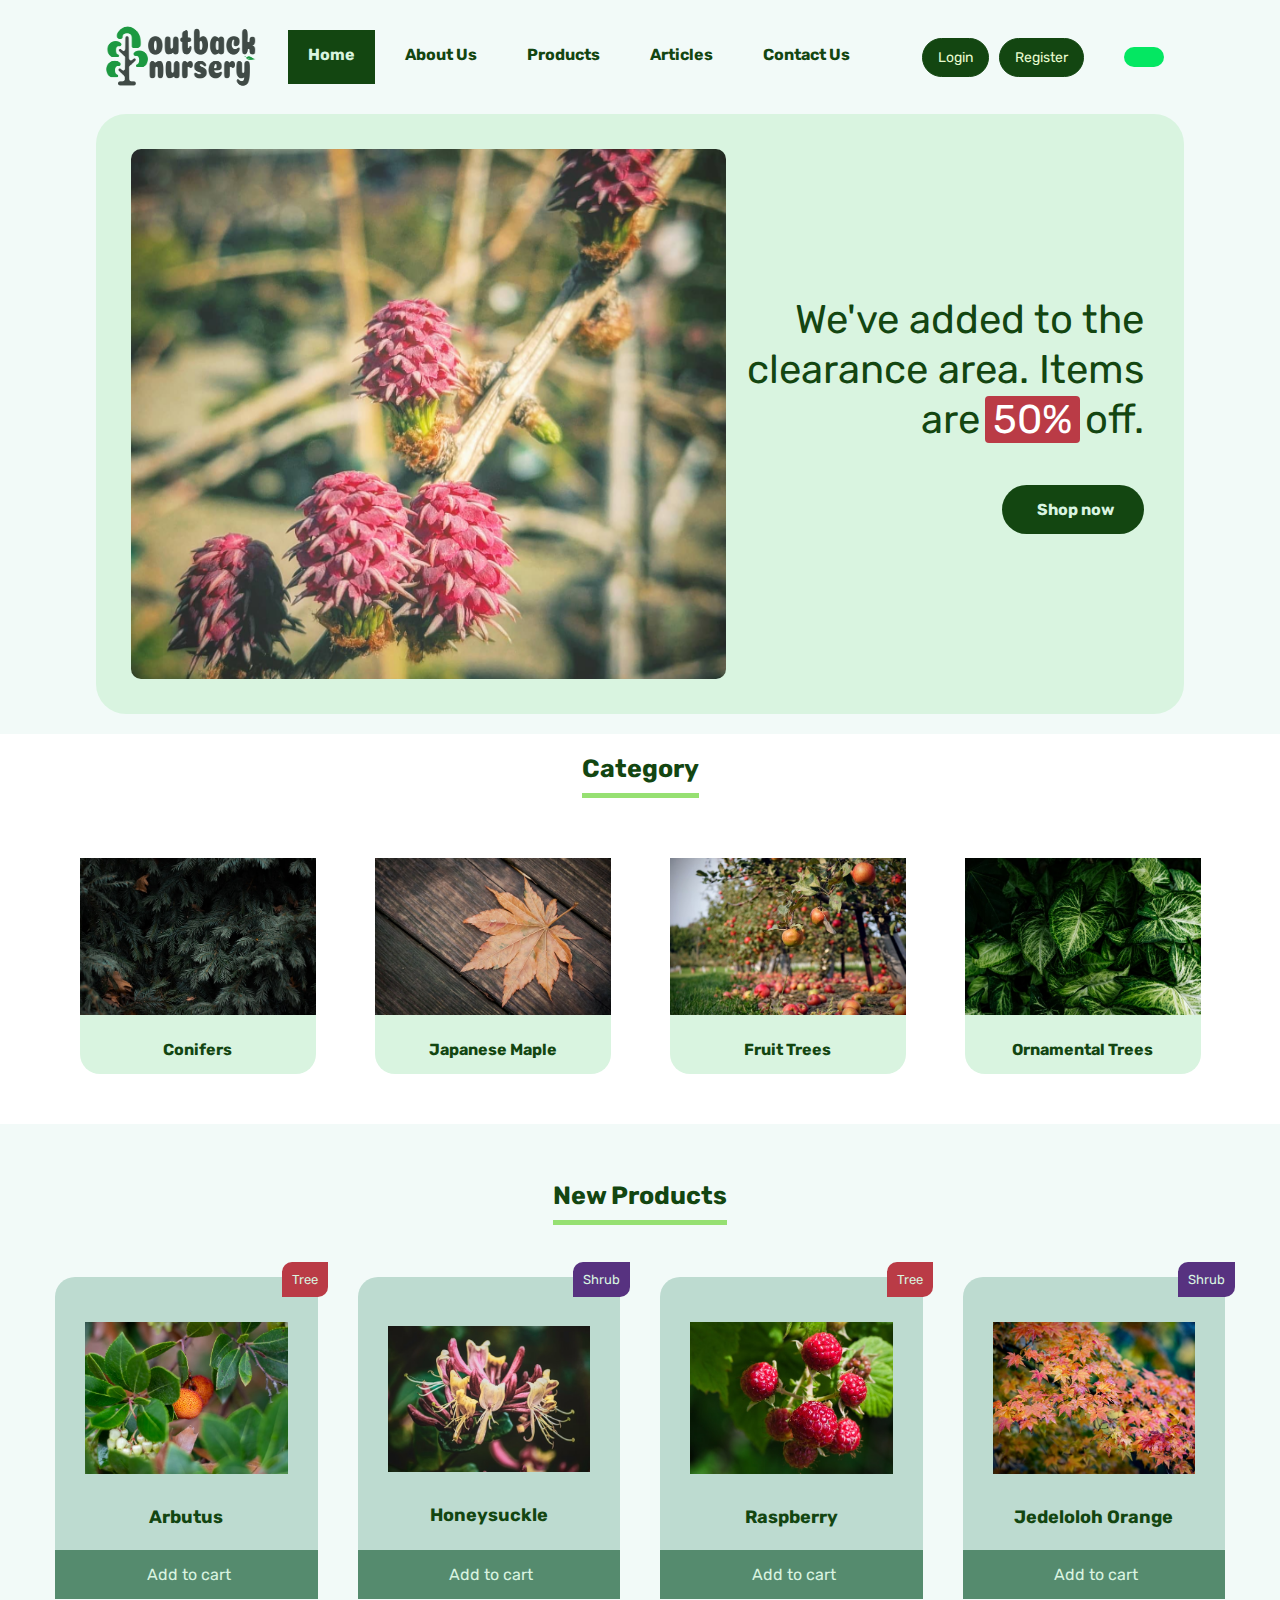
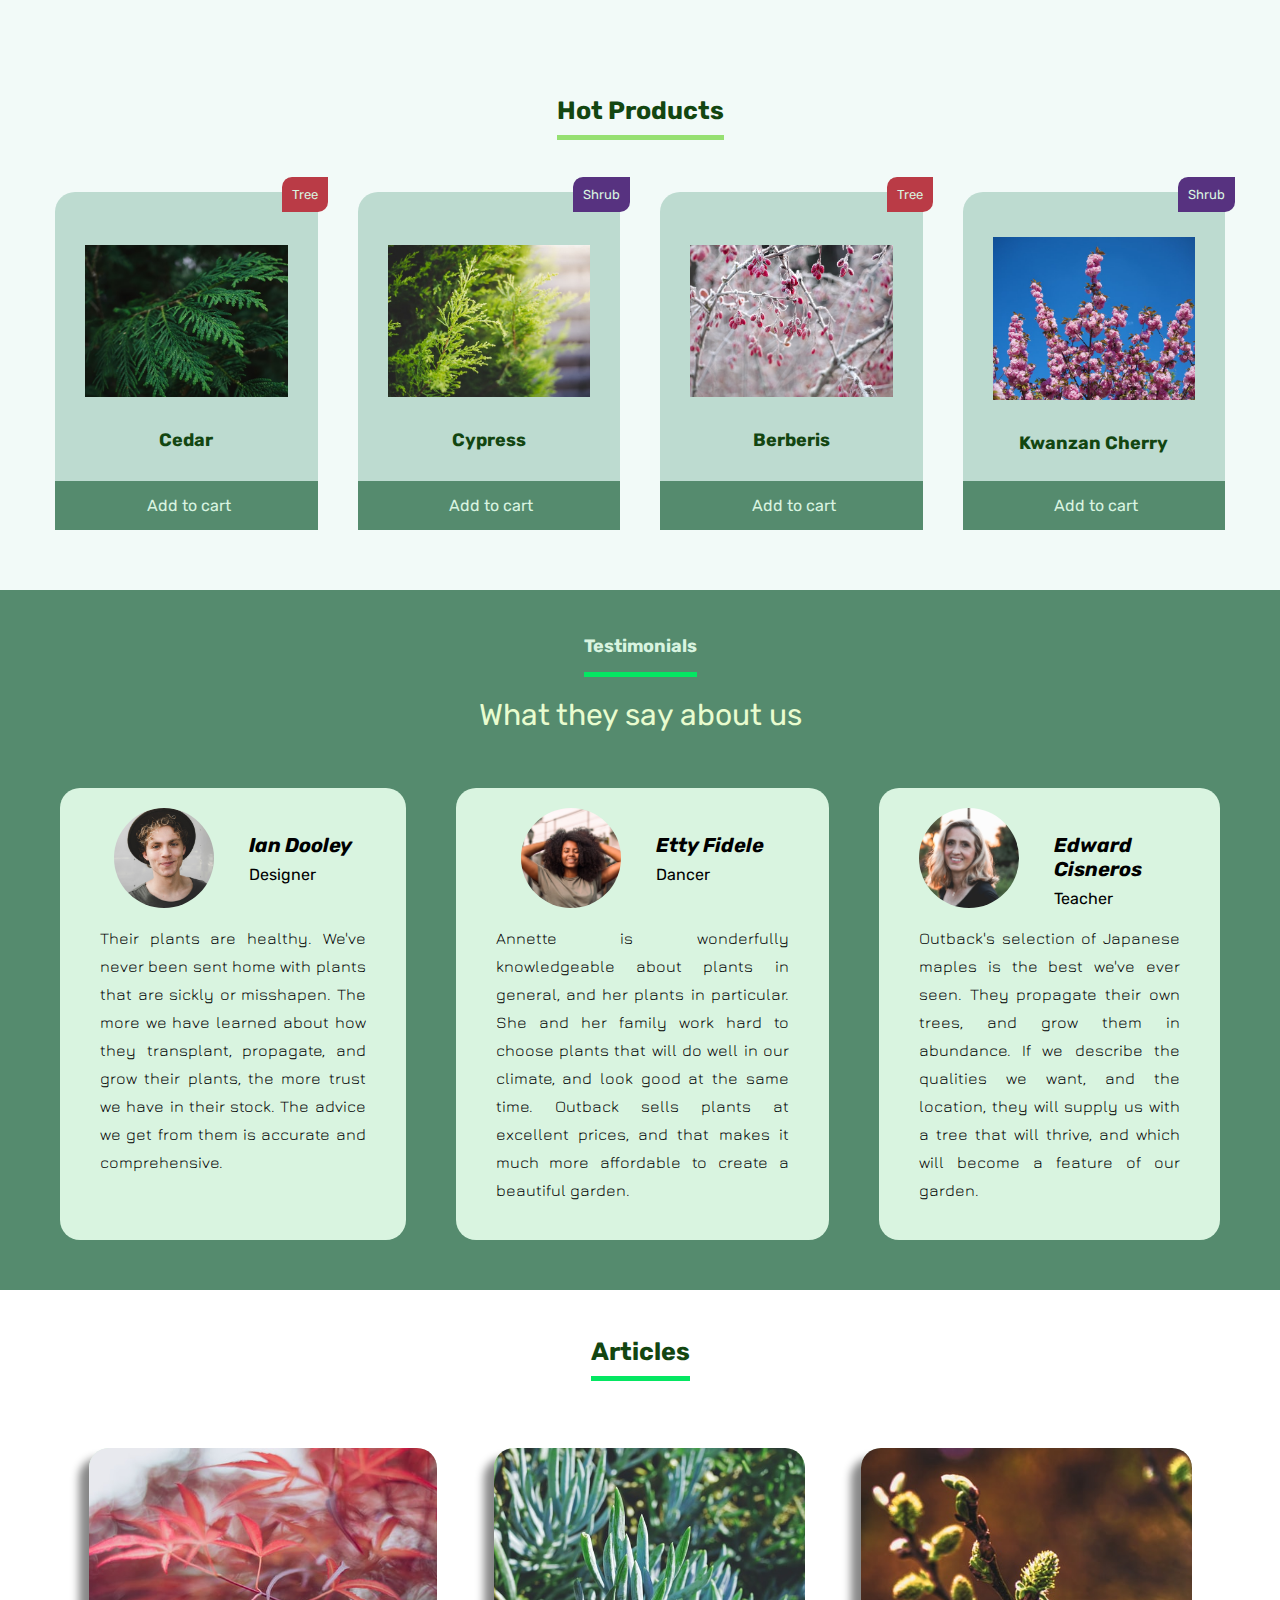
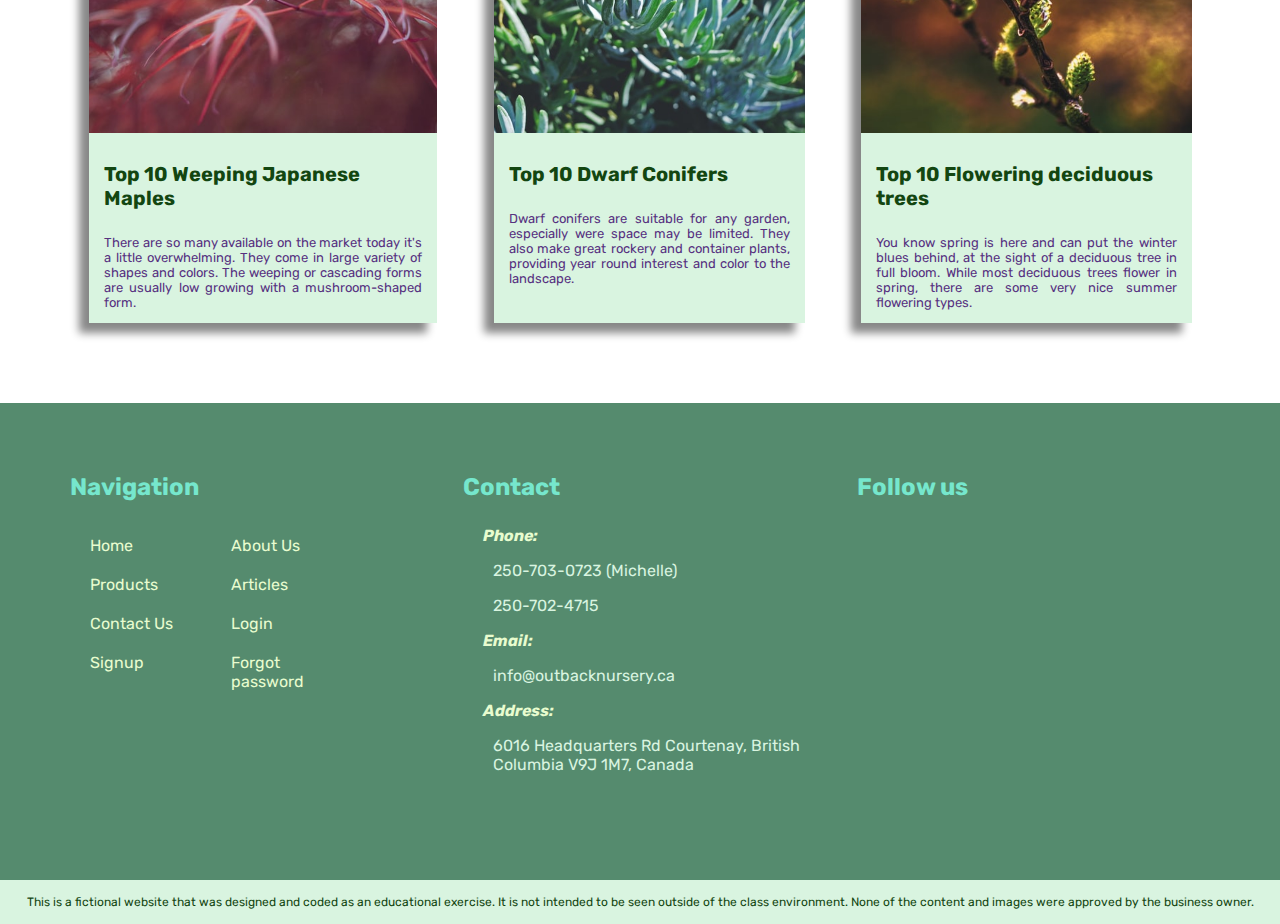
==== index.html @ ab6c9947 "Add page Articles" ====
<!DOCTYPE html>
<html lang="en">
  <head>
    <!-- DGL103/DLU1l - Duc Phat Tran - Website project -->
    <meta charset="UTF-8" />
    <meta http-equiv="X-UA-Compatible" content="IE=edge" />
    <meta name="viewport" content="width=device-width, initial-scale=1.0" />
    <title>Outback Nursery</title>
    <link rel="preconnect" href="https://fonts.googleapis.com" />
    <link rel="preconnect" href="https://fonts.gstatic.com" crossorigin />
    <link
      href="https://fonts.googleapis.com/css2?family=Jura&family=Rubik:ital,wght@0,300;0,400;0,500;0,700;1,700&display=swap"
      rel="stylesheet"
    />
    <link
      rel="stylesheet"
      href="https://cdnjs.cloudflare.com/ajax/libs/font-awesome/6.0.0-beta3/css/all.min.css"
      integrity="sha512-Fo3rlrZj/k7ujTnHg4CGR2D7kSs0v4LLanw2qksYuRlEzO+tcaEPQogQ0KaoGN26/zrn20ImR1DfuLWnOo7aBA=="
      crossorigin="anonymous"
      referrerpolicy="no-referrer"
    />
    <link rel="stylesheet" href="css/global.css" />
    <link rel="stylesheet" href="css/index.css" />
  </head>
  <body>
    <header>
      <div class="logo">
        <a href="index.html">
          <img src="images/logo.png" alt="Outback Nursery's logo" />
        </a>
      </div>

      <nav>
        <ul>
          <li class="menu-item">
            <a class="menu-link active" href="index.html">Home</a>
          </li>
          <li class="menu-item">
            <a class="menu-link" href="about-us.html">About Us</a>
          </li>
          <li class="menu-item">
            <a class="menu-link" href="#">Products</a>
          </li>
          <li class="menu-item">
            <a class="menu-link" href="articles.html">Articles</a>
          </li>
          <li class="menu-item">
            <a class="menu-link" href="#">Contact Us</a>
          </li>
        </ul>
      </nav>

      <div class="header-auth">
        <ul>
          <li>
            <a href="#">Login</a>
          </li>
          <li>
            <a href="#">Register</a>
          </li>
        </ul>
      </div>

      <div class="cart-container">
        <a id="cart" href="#"><i class="fas fa-shopping-cart"></i></a>
      </div>
    </header>

    <main>
      <!-- PROMOTION -->
      <section class="promotion">
        <div class="promotion-image">
          <img src="images/promotion-2.jpg" alt="promotion-image" />
        </div>
        <div class="promotion-content">
          <p>We've added to the clearance area. Items are<span>50%</span>off.</p>
          <a id="shop-now-btn" href=""><i class="fas fa-shopping-cart"></i>Shop now</a>
        </div>
      </section>

      <!-- CATEGORY -->
      <section class="category">
        <h1>Category</h1>
        <ul>
          <li class="category-item">
            <a href="#">
              <img src="images/conifer.jpg" alt="Conifers" />
              <p>Conifers</p>
            </a>
          </li>
          <li class="category-item">
            <a href="#">
              <img src="images/japanese-maple.jpg" alt="Japanese Maple" />
              <p>Japanese Maple</p>
            </a>
          </li>
          <li class="category-item">
            <a href="#">
              <img src="images/fruit-tree.jpg" alt="Fruit Trees" />
              <p>Fruit Trees</p>
            </a>
          </li>
          <li class="category-item">
            <a href="#">
              <img src="images/ornamental.jpg" alt="Ornamental Trees" />
              <p>Ornamental Trees</p>
            </a>
          </li>
        </ul>
      </section>

      <!-- NEW PRODUCT -->
      <section class="product">
        <h1>New Products</h1>
        <ul>
          <li class="product-item">
            <span class="tree">Tree</span>
            <a href="#">
              <img src="images/product-arbutus.jpg" alt="Arbutus" />
              <div class="product-content">
                <p>Arbutus</p>
              </div>
            </a>
            <a class="add-product-btn"><i class="fas fa-shopping-cart"></i>Add to cart</a>
          </li>
          <li class="product-item">
            <span class="shrub">Shrub</span>
            <a href="#">
              <img src="images/product-Honeysuckle.jpg" alt="Honeysuckle" />
              <div class="product-content">
                <p>Honeysuckle</p>
              </div>
            </a>
            <a class="add-product-btn"><i class="fas fa-shopping-cart"></i>Add to cart</a>
          </li>
          <li class="product-item">
            <span class="tree">Tree</span>
            <a href="#">
              <img src="images/product-raspberry.jpg" alt="Raspberry" />
              <div class="product-content">
                <p>Raspberry</p>
              </div>
            </a>
            <a class="add-product-btn"><i class="fas fa-shopping-cart"></i>Add to cart</a>
          </li>
          <li class="product-item">
            <span class="shrub">Shrub</span>
            <a href="#">
              <img src="images/product-Jedeloloh.jpg" alt="Jedeloloh Orange" />
              <div class="product-content">
                <p>Jedeloloh Orange</p>
              </div>
            </a>
            <a class="add-product-btn"><i class="fas fa-shopping-cart"></i>Add to cart</a>
          </li>
        </ul>
      </section>

      <!-- HOT PRODUCTS -->
      <section class="product">
        <h1>Hot Products</h1>
        <ul>
          <li class="product-item">
            <span class="tree">Tree</span>
            <a href="#">
              <img src="images/product-cedar.jpg" alt="Cedar" />
              <div class="product-content">
                <p>Cedar</p>
              </div>
            </a>
            <a href="#" class="add-product-btn"><i class="fas fa-shopping-cart"></i>Add to cart</a>
          </li>
          <li class="product-item">
            <span class="shrub">Shrub</span>
            <a href="#">
              <img src="images/product-cypress.jpg" alt="Cypress" />
              <div class="product-content">
                <p>Cypress</p>
              </div>
            </a>
            <a href="#" class="add-product-btn"><i class="fas fa-shopping-cart"></i>Add to cart</a>
          </li>
          <li class="product-item">
            <span class="tree">Tree</span>
            <a href="#">
              <img src="images/product-berberis.jpg" alt="Berberis" />
              <div class="product-content">
                <p>Berberis</p>
              </div>
            </a>
            <a href="#" class="add-product-btn"><i class="fas fa-shopping-cart"></i>Add to cart</a>
          </li>
          <li class="product-item">
            <span class="shrub">Shrub</span>
            <a href="#">
              <img src="images/product-cherry.jpg" alt="Kwanzan Cherry" />
              <div class="product-content">
                <p>Kwanzan Cherry</p>
              </div>
            </a>
            <a href="#" class="add-product-btn"><i class="fas fa-shopping-cart"></i>Add to cart</a>
          </li>
        </ul>
      </section>

      <!-- Testimonials -->
      <section class="testimonial">
        <h1>Testimonials</h1>
        <p>What they say about us</p>
        <div class="testimonial-content">
          <div class="testimonial-item">
            <div class="testimonial-author">
              <img class="testimonial-avatar" src="images/testimonial-1.jpg" alt="Ian Dooley" />

              <div class="testimonial-info">
                <span class="testimonial-name">Ian Dooley</span>
                <span class="testimonial-job">Designer</span>
              </div>
            </div>
            <p>
              Their plants are healthy. We've never been sent home with plants that are sickly or
              misshapen. The more we have learned about how they transplant, propagate, and grow
              their plants, the more trust we have in their stock. The advice we get from them is
              accurate and comprehensive.
            </p>
          </div>
          <div class="testimonial-item">
            <div class="testimonial-author">
              <img class="testimonial-avatar" src="images/testimonial-3.jpg" alt="Etty Fidele" />

              <div class="testimonial-info">
                <span class="testimonial-name">Etty Fidele</span>
                <span class="testimonial-job">Dancer</span>
              </div>
            </div>
            <p>
              Annette is wonderfully knowledgeable about plants in general, and her plants in
              particular. She and her family work hard to choose plants that will do well in our
              climate, and look good at the same time. Outback sells plants at excellent prices, and
              that makes it much more affordable to create a beautiful garden.
            </p>
          </div>
          <div class="testimonial-item">
            <div class="testimonial-author">
              <img
                class="testimonial-avatar"
                src="images/testimonial-2.jpg"
                alt="Edward Cisneros"
              />

              <div class="testimonial-info">
                <span class="testimonial-name">Edward Cisneros</span>
                <span class="testimonial-job">Teacher</span>
              </div>
            </div>
            <p>
              Outback's selection of Japanese maples is the best we've ever seen. They propagate
              their own trees, and grow them in abundance. If we describe the qualities we want, and
              the location, they will supply us with a tree that will thrive, and which will become
              a feature of our garden.
            </p>
          </div>
        </div>
      </section>

      <!-- Articles -->
      <section class="article">
        <h1>Articles</h1>
        <div class="article-list">
          <ul>
            <li class="article-item">
              <a href="#">
                <img src="images/article-1.jpg" alt="Weeping Japanese Maples" />
                <h2>Top 10 Weeping Japanese Maples</h2>
                <p>
                  There are so many available on the market today it's a little overwhelming. They
                  come in large variety of shapes and colors. The weeping or cascading forms are
                  usually low growing with a mushroom-shaped form.
                </p>
              </a>
            </li>
            <li class="article-item">
              <a href="#">
                <img src="images/article-2.jpg" alt="Dwarf Conifers" />
                <h2>Top 10 Dwarf Conifers</h2>
                <p>
                  Dwarf conifers are suitable for any garden, especially were space may be limited.
                  They also make great rockery and container plants, providing year round interest
                  and color to the landscape.
                </p>
              </a>
            </li>
            <li class="article-item">
              <a href="#">
                <img src="images/article-3.jpg" alt="Deciduous trees" />
                <h2>Top 10 Flowering deciduous trees</h2>
                <p>
                  You know spring is here and can put the winter blues behind, at the sight of a
                  deciduous tree in full bloom. While most deciduous trees flower in spring, there
                  are some very nice summer flowering types.
                </p>
              </a>
            </li>
          </ul>
        </div>
      </section>
    </main>

    <footer>
      <div class="footer-content">
        <div class="navigation">
          <h2>Navigation</h2>
          <ul>
            <li>
              <a href="index.html">Home</a>
            </li>
            <li>
              <a href="about-us.html">About Us</a>
            </li>
            <li>
              <a href="#">Products</a>
            </li>
            <li>
              <a href="articles.html">Articles</a>
            </li>
            <li>
              <a href="#">Contact Us</a>
            </li>
            <li>
              <a href="#">Login</a>
            </li>
            <li>
              <a href="#">Signup</a>
            </li>
            <li>
              <a href="#">Forgot password</a>
            </li>
          </ul>
        </div>
        <div class="contact">
          <h2>Contact</h2>
          <ul>
            <li>
              <p><i class="fas fa-phone-volume"></i>Phone:</p>
              <p>250-703-0723 (Michelle)</p>
              <p>250-702-4715</p>
            </li>
            <li>
              <p><i class="fas fa-envelope"></i>Email:</p>
              <p>info@outbacknursery.ca</p>
            </li>
            <li>
              <p><i class="fas fa-map-marked-alt"></i>Address:</p>
              <p>6016 Headquarters Rd Courtenay, British Columbia V9J 1M7, Canada</p>
            </li>
          </ul>
        </div>
        <div class="facebook-page">
          <h2>Follow us</h2>
          <iframe
            src="https://www.facebook.com/plugins/page.php?href=https%3A%2F%2Fwww.facebook.com%2FOutback-Nursery-Garden-Centre-819687898044596&tabs=timeline&width=340&height=500&small_header=false&adapt_container_width=true&hide_cover=false&show_facepile=true&appId=596442508391523"
            width="340"
            height="300"
            style="border: none; overflow: hidden"
            scrolling="no"
            frameborder="0"
            allowfullscreen="true"
            allow="autoplay; clipboard-write; encrypted-media; picture-in-picture; web-share"
          ></iframe>
        </div>
      </div>
      <p class="disclaimer">
        This is a fictional website that was designed and coded as an educational exercise. It is
        not intended to be seen outside of the class environment. None of the content and images
        were approved by the business owner.
      </p>
    </footer>
  </body>
</html>
---- css/global.css ----
/* 
  1. Global styles
  2. Header
  3. Nav
  4. Header-auth
  5. Main
  6. Footer
  7. Responsive
*/

/* 
 === Global Styles ===
*/
:root {
  --background: #F2FAF8;
  --green: #04E762;
  --dark-green: #134611;
  --light-green: #96E072;
  --extra-light-green: #d9f4e0;
  --viridian-green: #558B6E;
  --nyanza: #E8FCCF;
  --raspberry: #BA3B46;
  --violet: #573280;
}

* {
  box-sizing: border-box;
  font-family: 'Rubik', sans-serif;
}

body {
  margin: 0;
  display: flex;
  flex-direction: column;
  justify-content: center;
  background-color: var(--background);
}

ul {
  list-style: none;
  margin: 0;
  padding: 0;
}

/* 
  === HEADER ===
*/
header {
  display: flex;
  flex-direction: row;
  justify-content: space-between;
  padding: 10px;
}

.logo a img{
  width: 150px;
  height: 90px;
}

/* 
  === NAV === 
*/
nav {
  display: flex;
  flex-direction: column;
  justify-content: center;
}

nav ul {
  display: flex;
  flex-direction: row;
  justify-content: center;
}

.menu-item {
  margin-right: 10px;
}

.menu-link {
  text-decoration: none;
  display: inline-block;
  padding: 15px 20px;
  color: var(--dark-green);
  font-weight: bold;
  border-bottom: 5px solid var(--background);
}

.menu-link.active {
  background-color: var(--dark-green);
  color: var(--extra-light-green);
  border-bottom: 5px solid var(--dark-green);
}

.menu-link:hover {
  border-bottom: 5px solid var(--green);
}

/* 
 === HEADER AUTH ===
 */
.header-auth ul {
  height: 100%;
  display: flex;
  flex-direction: row;
  justify-content: center;
  align-items: center;
}

.header-auth ul li{
  margin-left: 10px;
}

.header-auth ul li a { 
  text-decoration: none;
  display: inline-block;
  background-color: var(--dark-green);
  padding: 10px 15px;
  border-radius: 20px;
  font-size: 14px;
  color: var(--nyanza);
  border: 1px solid var(--dark-green);
} 

.header-auth ul li a:hover { 
  background-color: var(--nyanza);
  color: var(--dark-green);
  border: 1px solid var(--dark-green);
  transition: 0.3s ease-in-out;
}

.cart-container {
  margin: 0 10px 0 40px;
  display: flex;
  flex-direction: column;
  align-items: flex-end;
  justify-content: center;
}

#cart {
  color: var(--dark-green);
  background-color: var(--green);
  padding: 10px 20px;
  border-radius: 10px;
  font-size: 20px;
}

#cart:hover {
  background-color: var(--viridian-green);
  color: var(--extra-light-green);
}

/* 
  === MAIN ===
*/
main {
  display: flex;
  flex-direction: column;
}

/* 
  === FOOTER ===
*/
footer {
  background-color: #558B6E;
}

.footer-content {
  margin: 20px;
  padding: 10px 30px;
  display: flex;
  flex-direction: row;
  justify-content: space-around;
}

.navigation,
.contact ,
.facebook-page {
  width: 33.33%;
  padding: 20px;
}

.navigation h2,
.contact h2,
.facebook-page h2{
  color: #76E7CD;
  padding-bottom: 5px;
}

.navigation ul{
  display: flex;
  flex-direction: row;
  flex-wrap: wrap;
}

.navigation ul li{
  width: 40%;
}

.navigation ul li a{
  display: inline-block;
  padding: 10px 20px;
  text-decoration: none;
  color: var(--nyanza);
}

.contact ul li {
  margin: 15px;
}

.contact ul li p{
  color: var(--extra-light-green);
  /* display: inline-block; */
}

.contact ul li p:first-child{
  color: var(--nyanza);
  margin: 0 20px 0 0;
  font-weight: bold;
  font-style: italic;
}

.contact ul li p:not(p:first-child) {
  padding-left: 15px;
}

.contact ul li p i {
  margin-right: 5px;
}

.disclaimer{
  margin: 0;
  padding: 15px;
  text-align: center;
  font-size: 12px;
  color: var(--extra-light-green);
  color: var(--dark-green);
  background-color: var(--extra-light-green);
}

/* 
  === RESPONSIVE ===
*/
/* Extra Large devices */
@media only screen and (min-width: 1200px) {
  header, nav, .promotion {
    width: 85%;
    margin: auto;
  }
}
---- css/index.css ----
/* 
  1. Promotion
  2. Category
  3. Product
  4. Testimonial
  5. Article
*/

/* 
  === Promotion
*/
.promotion {
  padding: 15px;
  display: flex;
  flex-direction: row;
  height: 600px;
  background-color: var(--extra-light-green);
  border-radius: 30px;
}

.promotion-image {
  width: 60%;
  padding: 20px;
}

.promotion-image img {
  width: 100%;
  height: 100%;
  border-radius: 10px;
  object-fit: cover;
}

.promotion-content {
  width: 40%;
  display: flex;
  flex-direction: column;
  align-items: flex-end;
  justify-content: center;
  padding-right: 25px;
  gap: 40px;
}

.promotion-content p {
  color: var(--dark-green);
  font-size: 40px;
  line-height: 50px;
  margin: 0;
  text-align: right;
}

.promotion-content p span{
  background-color: var(--raspberry);
  padding: 0 8px;
  margin: 5px;
  color: white;
  border-radius: 4px;
}

#shop-now-btn {
  display: block;
  text-decoration: none;
  padding: 15px 30px;
  background-color: var(--dark-green);
  color: var(--extra-light-green);
  border-radius: 50px;
  font-weight: bold;
}

#shop-now-btn:hover {
  background-color: var(--raspberry);
  color: var(--extra-light-green);
  transition: 0.5s ease-out;
}

#shop-now-btn i {
  margin-right: 5px;
}

/* 
  === CATEGORY ===
*/
.category {
  margin-top: 20px;
  padding: 20px; 
  display: flex;
  flex-direction: column;
  align-items: center;
  background-color: white;
}

.category h1 {
  font-size: 25px;
  margin: 0;
  color: var(--dark-green);
  border-bottom: 5px solid var(--light-green);
  padding-bottom: 10px;
}

.category ul{
  display: flex;
  flex-direction: row;
  padding: 30px;
  margin-top: 30px;
}

.category-item a {
  margin: auto;
  width: 80%;
  display: flex;
  flex-direction: column;
  align-items: center;
  text-decoration: none;
  background-color: var(--extra-light-green);
  border-bottom-left-radius: 20px;
  border-bottom-right-radius: 20px;
}

.category-item a:hover {
  background-color: var(--green);
  transition: 0.5s ease-out;
  box-shadow: 10px 10px 8px #888888;
}

.category-item img {
  width: 100%;
  height: 100%;
  object-fit: cover;
}

.category-item p {
  margin: 10px 0 0 0 ;
  padding: 15px 10px;
  text-align: center;
  font-weight: bold;
  color: var(--dark-green);
}

/* 
  === PRODUCT ===
*/
.product {
  display: flex;
  flex-direction: column;
  align-items: center;
  padding: 40px 55px;
  gap: 35px;
  margin-bottom: 30px;
}

.product h1 {
  font-size: 25px;
  padding-bottom: 10px;
  border-bottom: 5px solid var(--light-green);
  color: var(--dark-green);
}

.product ul {
  width: 100%;
  display: flex;
  flex-direction: row;
  justify-content: center;
  gap: 40px;
}

.product-item {
  flex-grow: 1;
  position: relative;
  background-color: #BDDBD0;
  border-radius: 20px;
  display: flex;
  flex-direction: column;
  padding: 45px 30px 30px 30px;
}

.product-item:hover {
  background-color: var(--extra-light-green);
  box-shadow: 10px 50px 8px #888888;
  transition: 0.3s ease-in;
}

.product-item span.tree,
.product-item span.shrub {
  position: absolute;
  right: -10px;
  top: -15px;
  padding: 10px;
  font-size: 13px;
  border-top-left-radius: 10px;
  border-bottom-right-radius: 10px;
  color: var(--extra-light-green);
}

.product-item span.tree {
  background-color: var(--raspberry);
}

.product-item span.shrub {
  background-color: var(--violet);
}

.product-item a {
  margin: auto;
  display: block;
  text-decoration: none;
}

.product-item a img {
  width: 100%;
  height: 70%;
  object-fit: cover;
}

.product-content {
  height: 30%;
  padding: 10px;
}

.product-content p{
  text-align: center;
  color: var(--dark-green);
  font-weight: bold;
  font-size: 18px;
}

.add-product-btn {
  position: absolute;
  cursor: pointer;
  text-align: center;
  width: 100%;
  left: 0;
  bottom: -30px;
  padding: 15px;
  background-color: var(--viridian-green);
  color: var(--extra-light-green)
}

.add-product-btn i {
  margin-right: 5px;
}

.product-item:hover .add-product-btn:hover {
  background-color: var(--raspberry);
}

/* 
  === TESTIMONIALS ===
*/
.testimonial {
  background-color: var(--dark-green);
  background-color: var(--viridian-green);
  margin-top: 20px;
  padding: 20px 30px;
  display: flex;
  flex-direction: column;
  align-items: center;
}

.testimonial h1 {
  font-size: 18px;
  margin: 10px 0;
  padding: 15px 0;
  color: var(--extra-light-green);
  border-bottom: 5px solid var(--green);
}

.testimonial > p {
  font-size: 30px;
  margin: 10px;
  color: var(--nyanza);
  padding-bottom: 15px;
}

.testimonial-content {
  display: flex;
  flex-direction: row;
  gap: 50px;
  padding: 30px;
}

.testimonial-item {
  border-radius: 20px;
  background-color: var(--extra-light-green);
  padding: 20px 40px;
  display: flex;
  flex-direction: column;
  align-items: center;
}

.testimonial-author {
  display: flex;
  flex-direction: row;
}

.testimonial-avatar {
  width: 100px;
  height: 100px;
  border-radius: 50px;
  object-fit: cover;
}

.testimonial-info {
  margin: 25px 0 0 35px;
}

.testimonial-name,
.testimonial-job {
  display: block;
}

.testimonial-name {
  font-size: 20px;
  font-weight: bold;
  font-style: italic;  
}

.testimonial-job {
  margin-top: 8px;
}

.testimonial-item p {
  font-size: 16px;
  font-family: 'Jura', sans-serif;
  line-height: 28px;
  word-wrap: break-word;
  text-align: justify;
}

/* 
  === ARTICLE ===
*/
.article {
  background-color: white;
  padding: 30px 20px;
  display: flex;
  flex-direction: column;
  align-items: center;
}

.article h1 {
  font-size: 25px;
  padding-bottom: 10px;
  border-bottom: 5px solid var(--green);
  color: var(--dark-green);
}

.article-list {
  margin: 30px;
}

.article-list ul {
  display: flex;
  flex-direction: row;
  justify-content: center;
  gap: 20px;
  padding: 20px;
}

.article-item a {
  margin: auto;
  width: 90%;
  height: 475px;
  display: block;
  text-decoration: none;
  box-shadow: -10px 10px 8px #888888;
  background-color: var(--extra-light-green);
}

.article-item a:hover {
  box-shadow: -10px 10px 8px var(--viridian-green);
}

.article-item a img {
  width: 100%;
  height: 60%;
  object-fit: cover;
}

.article-item a,
.article-item a img {
  border-top-left-radius: 20px;
  border-top-right-radius: 20px;
}

.article-item h2 {
  padding: 15px;
  margin: 10px 0 0 0;
  color: var(--dark-green);
  font-size: 20px;
}

.article-item p {
  padding: 10px 15px;
  margin: 0;
  font-size: 13px;
  text-align: justify;
  color: var(--violet);
}

/* 
  === RESPONSIVE ===
*/
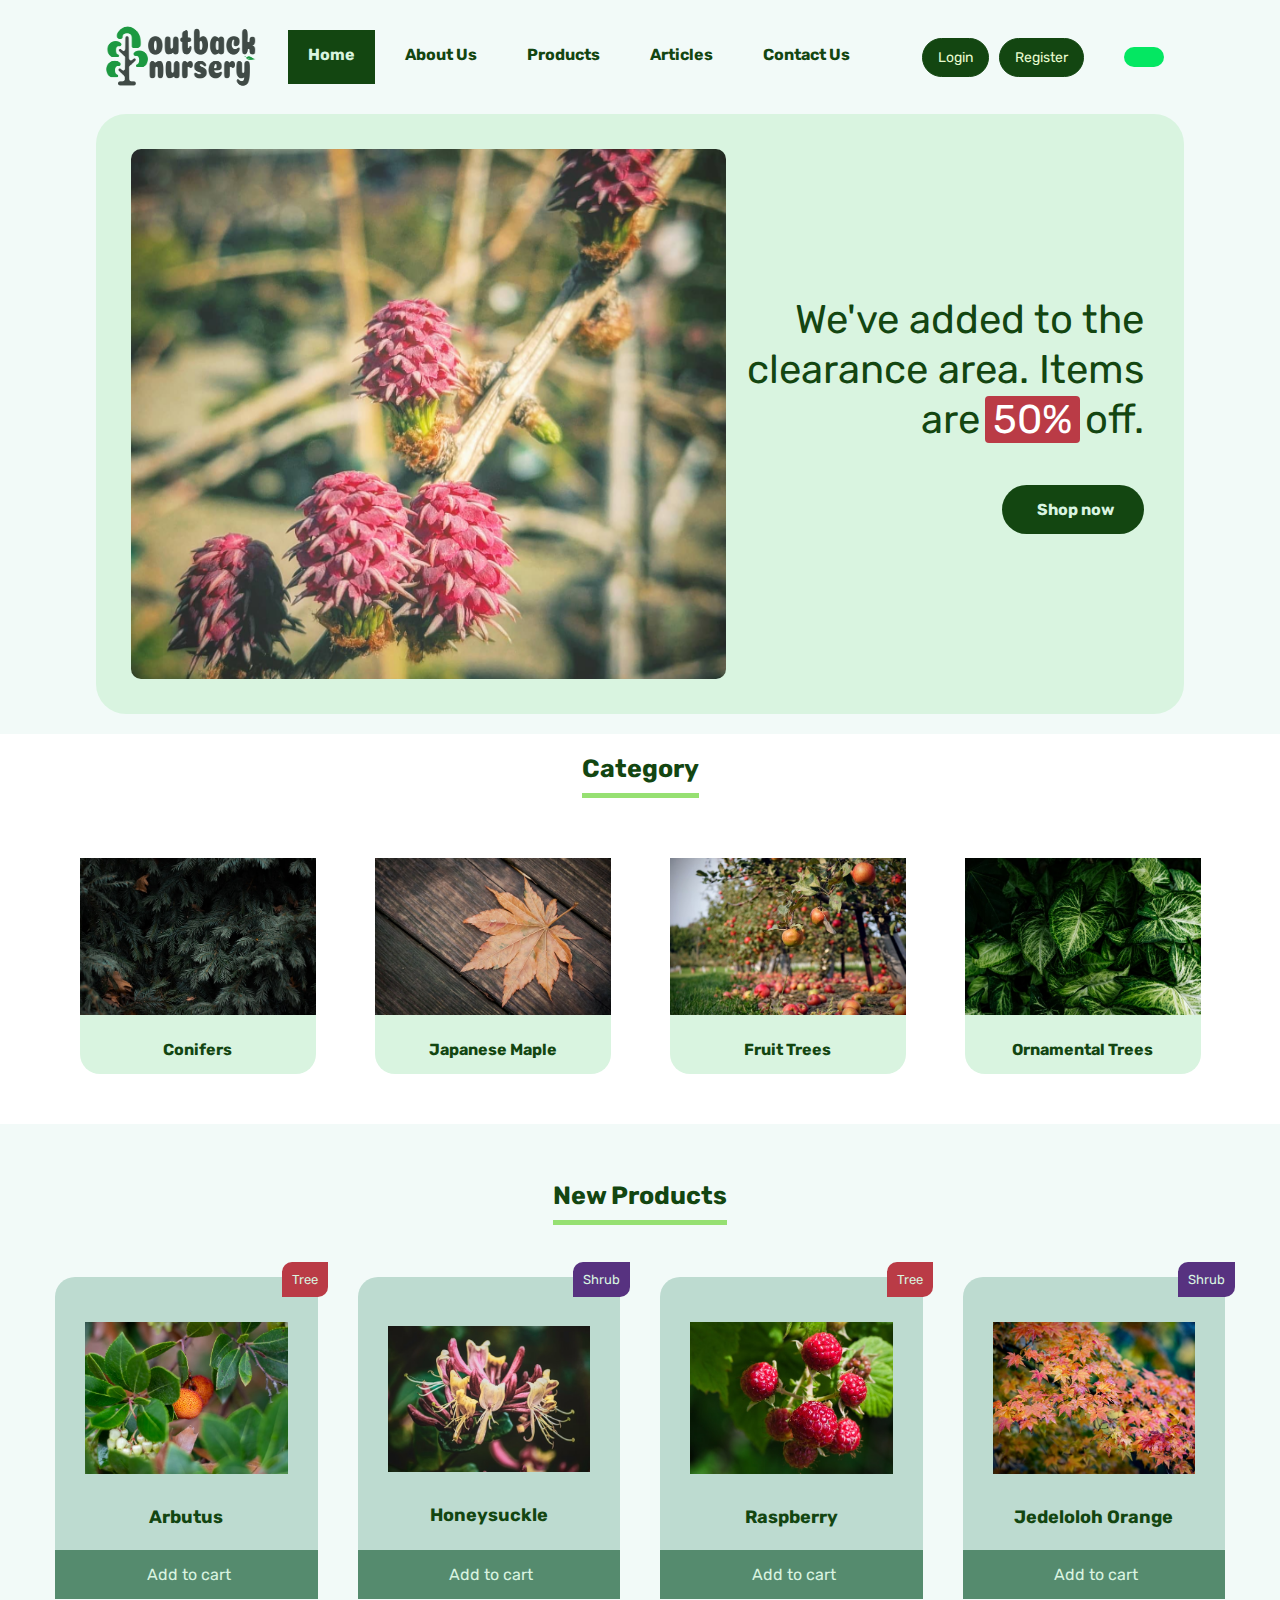
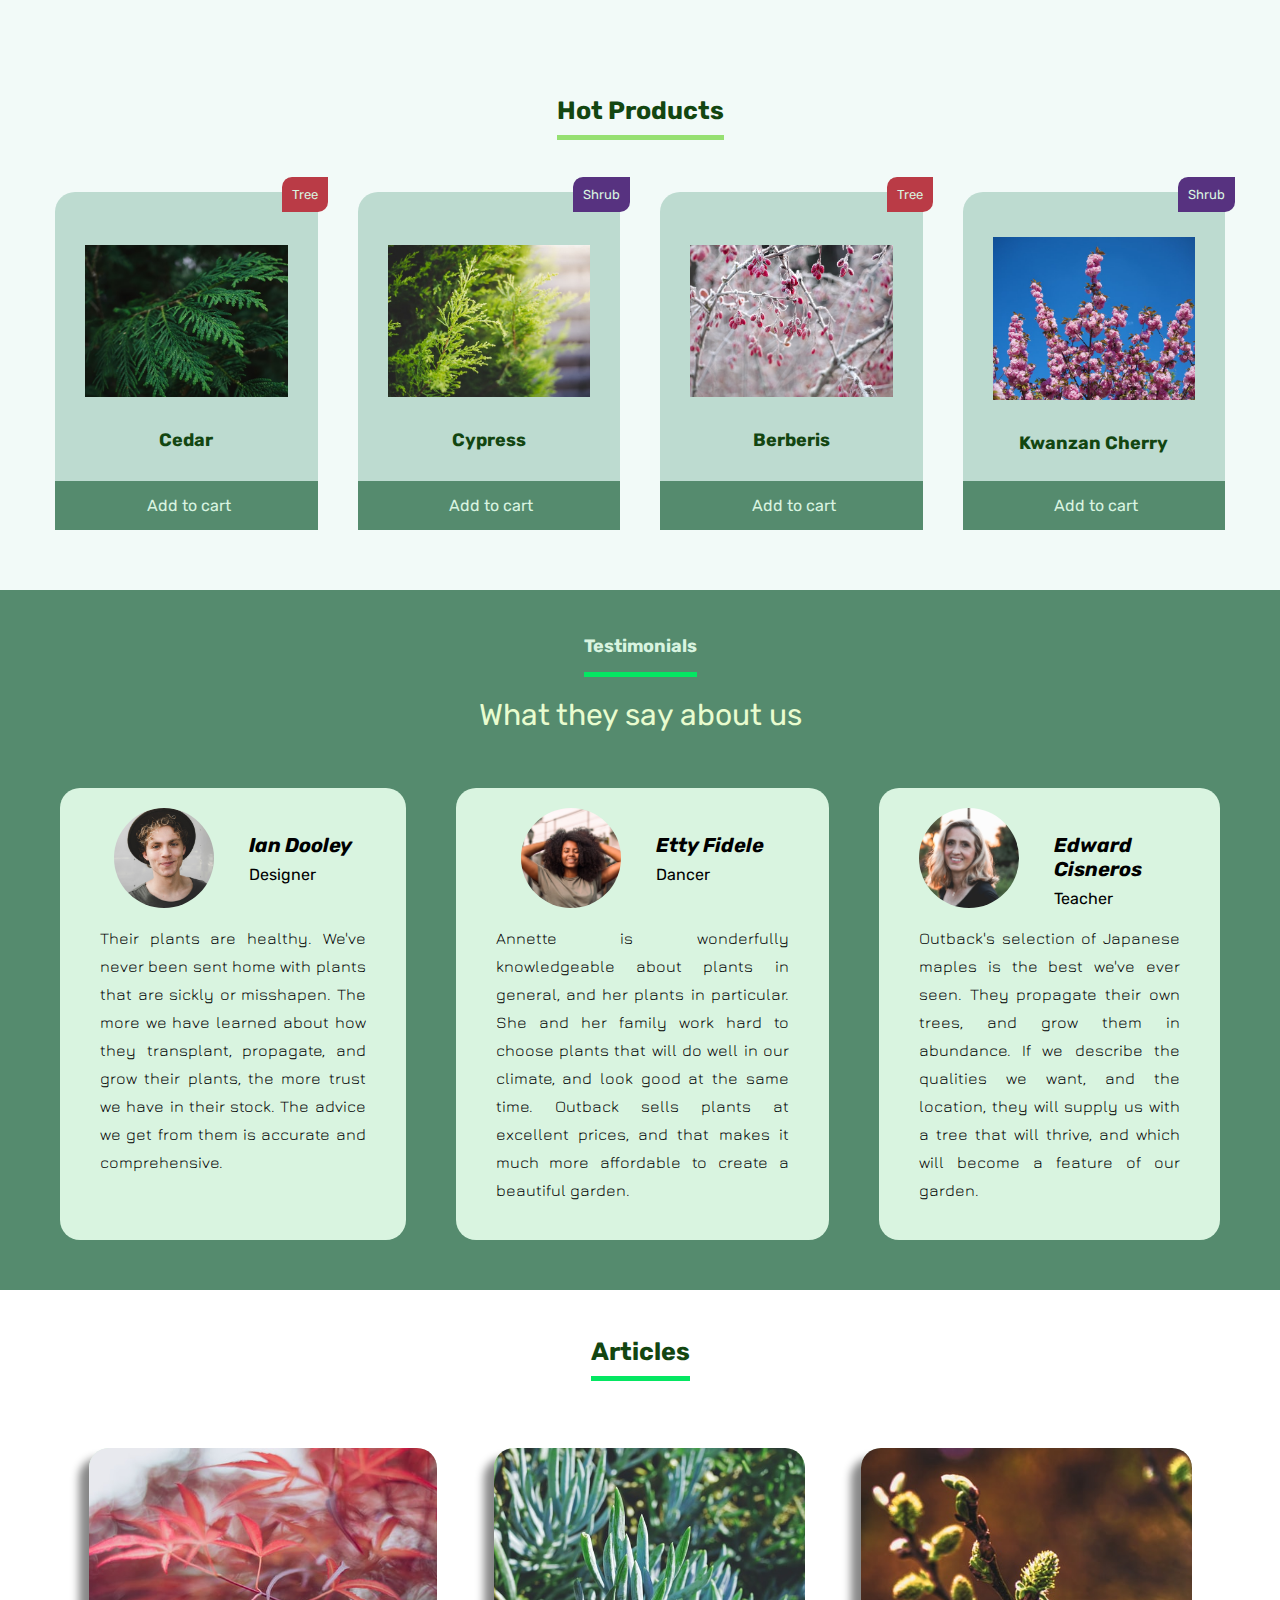
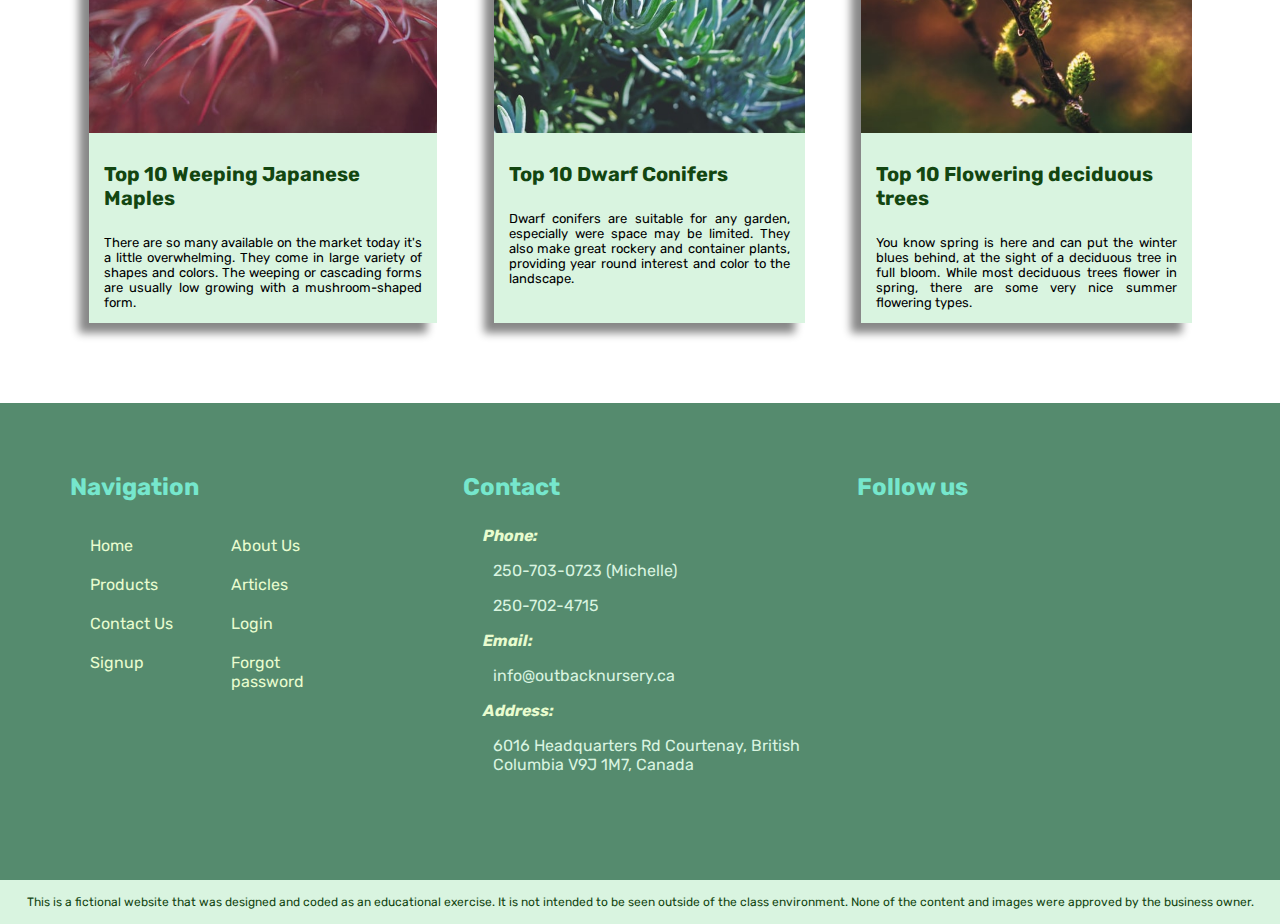
==== commit 87d7bd71: "Add comments and change color" ====
--- a/index.html
+++ b/index.html
@@ -39,13 +39,13 @@
             <a class="menu-link" href="about-us.html">About Us</a>
           </li>
           <li class="menu-item">
-            <a class="menu-link" href="#">Products</a>
+            <a class="menu-link" href="products.html">Products</a>
           </li>
           <li class="menu-item">
             <a class="menu-link" href="articles.html">Articles</a>
           </li>
           <li class="menu-item">
-            <a class="menu-link" href="#">Contact Us</a>
+            <a class="menu-link" href="contact-us.html">Contact Us</a>
           </li>
         </ul>
       </nav>
@@ -63,6 +63,7 @@
 
       <div class="cart-container">
         <a id="cart" href="#"><i class="fas fa-shopping-cart"></i></a>
+        <a class="toggle" onclick="showNav()"><i class="fa fa-bars"></i></a>
       </div>
     </header>
 
@@ -318,13 +319,13 @@
               <a href="about-us.html">About Us</a>
             </li>
             <li>
-              <a href="#">Products</a>
+              <a href="products.html">Products</a>
             </li>
             <li>
               <a href="articles.html">Articles</a>
             </li>
             <li>
-              <a href="#">Contact Us</a>
+              <a href="contact-us.html">Contact Us</a>
             </li>
             <li>
               <a href="#">Login</a>
--- a/css/global.css
+++ b/css/global.css
@@ -12,20 +12,20 @@
  === Global Styles ===
 */
 :root {
-  --background: #F2FAF8;
-  --green: #04E762;
+  --background: #f2faf8;
+  --green: #04e762;
   --dark-green: #134611;
-  --light-green: #96E072;
+  --light-green: #96e072;
   --extra-light-green: #d9f4e0;
-  --viridian-green: #558B6E;
-  --nyanza: #E8FCCF;
-  --raspberry: #BA3B46;
+  --viridian-green: #558b6e;
+  --nyanza: #e8fccf;
+  --raspberry: #ba3b46;
   --violet: #573280;
 }
 
 * {
   box-sizing: border-box;
-  font-family: 'Rubik', sans-serif;
+  font-family: "Rubik", sans-serif;
 }
 
 body {
@@ -52,7 +52,7 @@
   padding: 10px;
 }
 
-.logo a img{
+.logo a img {
   width: 150px;
   height: 90px;
 }
@@ -79,9 +79,9 @@
 .menu-link {
   text-decoration: none;
   display: inline-block;
-  padding: 15px 20px;
   color: var(--dark-green);
   font-weight: bold;
+  padding: 15px 20px;
   border-bottom: 5px solid var(--background);
 }
 
@@ -95,6 +95,11 @@
   border-bottom: 5px solid var(--green);
 }
 
+.menu-label,
+.toggle {
+  display: none;
+}
+
 /* 
  === HEADER AUTH ===
  */
@@ -106,11 +111,11 @@
   align-items: center;
 }
 
-.header-auth ul li{
+.header-auth ul li {
   margin-left: 10px;
 }
 
-.header-auth ul li a { 
+.header-auth ul li a {
   text-decoration: none;
   display: inline-block;
   background-color: var(--dark-green);
@@ -119,9 +124,9 @@
   font-size: 14px;
   color: var(--nyanza);
   border: 1px solid var(--dark-green);
-} 
-
-.header-auth ul li a:hover { 
+}
+
+.header-auth ul li a:hover {
   background-color: var(--nyanza);
   color: var(--dark-green);
   border: 1px solid var(--dark-green);
@@ -161,7 +166,7 @@
   === FOOTER ===
 */
 footer {
-  background-color: #558B6E;
+  background-color: #558b6e;
 }
 
 .footer-content {
@@ -173,7 +178,7 @@
 }
 
 .navigation,
-.contact ,
+.contact,
 .facebook-page {
   width: 33.33%;
   padding: 20px;
@@ -181,22 +186,22 @@
 
 .navigation h2,
 .contact h2,
-.facebook-page h2{
-  color: #76E7CD;
+.facebook-page h2 {
+  color: #76e7cd;
   padding-bottom: 5px;
 }
 
-.navigation ul{
+.navigation ul {
   display: flex;
   flex-direction: row;
   flex-wrap: wrap;
 }
 
-.navigation ul li{
+.navigation ul li {
   width: 40%;
 }
 
-.navigation ul li a{
+.navigation ul li a {
   display: inline-block;
   padding: 10px 20px;
   text-decoration: none;
@@ -207,12 +212,12 @@
   margin: 15px;
 }
 
-.contact ul li p{
+.contact ul li p {
   color: var(--extra-light-green);
   /* display: inline-block; */
 }
 
-.contact ul li p:first-child{
+.contact ul li p:first-child {
   color: var(--nyanza);
   margin: 0 20px 0 0;
   font-weight: bold;
@@ -227,7 +232,7 @@
   margin-right: 5px;
 }
 
-.disclaimer{
+.disclaimer {
   margin: 0;
   padding: 15px;
   text-align: center;
@@ -240,10 +245,86 @@
 /* 
   === RESPONSIVE ===
 */
-/* Extra Large devices */
+/* Extra large devices (large laptops and desktops, 1200px and up) */
 @media only screen and (min-width: 1200px) {
-  header, nav, .promotion {
+  header,
+  nav,
+  .promotion {
     width: 85%;
     margin: auto;
   }
-}+}
+
+/* Large devices (laptops/desktops, 992px and down) */
+@media only screen and (max-width: 992px) {
+  .menu-link {
+    padding: 10px;
+    font-size: 14px;
+  }
+
+  .footer-content {
+    margin: 0;
+    padding: 10px;
+  }
+
+  .navigation h2,
+  .contact h2,
+  .facebook-page h2 {
+    font-size: 15px;
+  }
+
+  .navigation ul li a,
+  .contact ul li p {
+    font-size: 12px;
+  }
+
+  .facebook-page iframe {
+    width: 280px;
+  }
+
+  .disclaimer {
+    font-size: 12px;
+  }
+}
+
+/* Medium devices (landscape tablets, 768px and down) */
+@media only screen and (max-width: 768px) {
+  .cart-container {
+    margin: 0;
+  }
+
+  .menu-link,
+  .header-auth ul li a,
+  #cart {
+    padding: 8px;
+    font-size: 10px;
+  }
+
+  .testimonial-content {
+    flex-wrap: wrap;
+  }
+
+  .facebook-page iframe {
+    width: 200px;
+  }
+
+  .footer-content {
+    margin: 0;
+    padding: 5px;
+  }
+
+  .navigation h2,
+  .contact h2,
+  .facebook-page h2 {
+    font-size: 13px;
+  }
+
+  .navigation ul li a,
+  .contact ul li p {
+    font-size: 10px;
+  }
+
+  .disclaimer {
+    font-size: 10px;
+  }
+}
--- a/css/index.css
+++ b/css/index.css
@@ -48,7 +48,7 @@
   text-align: right;
 }
 
-.promotion-content p span{
+.promotion-content p span {
   background-color: var(--raspberry);
   padding: 0 8px;
   margin: 5px;
@@ -81,7 +81,7 @@
 */
 .category {
   margin-top: 20px;
-  padding: 20px; 
+  padding: 20px;
   display: flex;
   flex-direction: column;
   align-items: center;
@@ -96,7 +96,7 @@
   padding-bottom: 10px;
 }
 
-.category ul{
+.category ul {
   display: flex;
   flex-direction: row;
   padding: 30px;
@@ -128,7 +128,7 @@
 }
 
 .category-item p {
-  margin: 10px 0 0 0 ;
+  margin: 10px 0 0 0;
   padding: 15px 10px;
   text-align: center;
   font-weight: bold;
@@ -165,7 +165,7 @@
 .product-item {
   flex-grow: 1;
   position: relative;
-  background-color: #BDDBD0;
+  background-color: #bddbd0;
   border-radius: 20px;
   display: flex;
   flex-direction: column;
@@ -215,7 +215,7 @@
   padding: 10px;
 }
 
-.product-content p{
+.product-content p {
   text-align: center;
   color: var(--dark-green);
   font-weight: bold;
@@ -231,7 +231,7 @@
   bottom: -30px;
   padding: 15px;
   background-color: var(--viridian-green);
-  color: var(--extra-light-green)
+  color: var(--extra-light-green);
 }
 
 .add-product-btn i {
@@ -310,7 +310,7 @@
 .testimonial-name {
   font-size: 20px;
   font-weight: bold;
-  font-style: italic;  
+  font-style: italic;
 }
 
 .testimonial-job {
@@ -319,7 +319,7 @@
 
 .testimonial-item p {
   font-size: 16px;
-  font-family: 'Jura', sans-serif;
+  font-family: "Jura", sans-serif;
   line-height: 28px;
   word-wrap: break-word;
   text-align: justify;
@@ -393,10 +393,74 @@
   margin: 0;
   font-size: 13px;
   text-align: justify;
-  color: var(--violet);
+  color: black;
 }
 
 /* 
   === RESPONSIVE ===
 */
 
+/* Large devices (laptops/desktops, 992px and down) */
+@media only screen and (max-width: 992px) {
+  .article-item h2 {
+    font-size: 15px;
+  }
+
+  .article-item p {
+    font-size: 12px;
+  }
+
+  .testimonial-item p {
+    font-size: 12px;
+    line-height: 18px;
+  }
+  .article-list{
+    margin: 10px;
+  }
+
+  .article-list ul {
+    padding: 10px;
+    gap: 25px;
+  }
+
+  .article-item a{
+    width: 100%;
+  }
+}
+
+/* Medium devices (landscape tablets, 768px and down) */
+@media only screen and (max-width: 768px) {
+  header {
+    padding: 15px;
+  }
+  .testimonial-content {
+    flex-wrap: wrap;
+  }
+
+  .product ul {
+    flex-wrap: wrap;
+    gap: 100px 50px;
+  }
+
+  .product-item {
+    width: 30%;
+  }
+
+  .testimonial-avatar {
+    width: 80px;
+    height: 80px;
+  }
+
+  .testimonial-info {
+    margin: 20px;
+  }
+
+  .testimonial-name{
+    font-size: 14px;
+  }
+
+  .article-list ul {
+    flex-direction: column;
+    gap: 50px 0;
+  }
+}
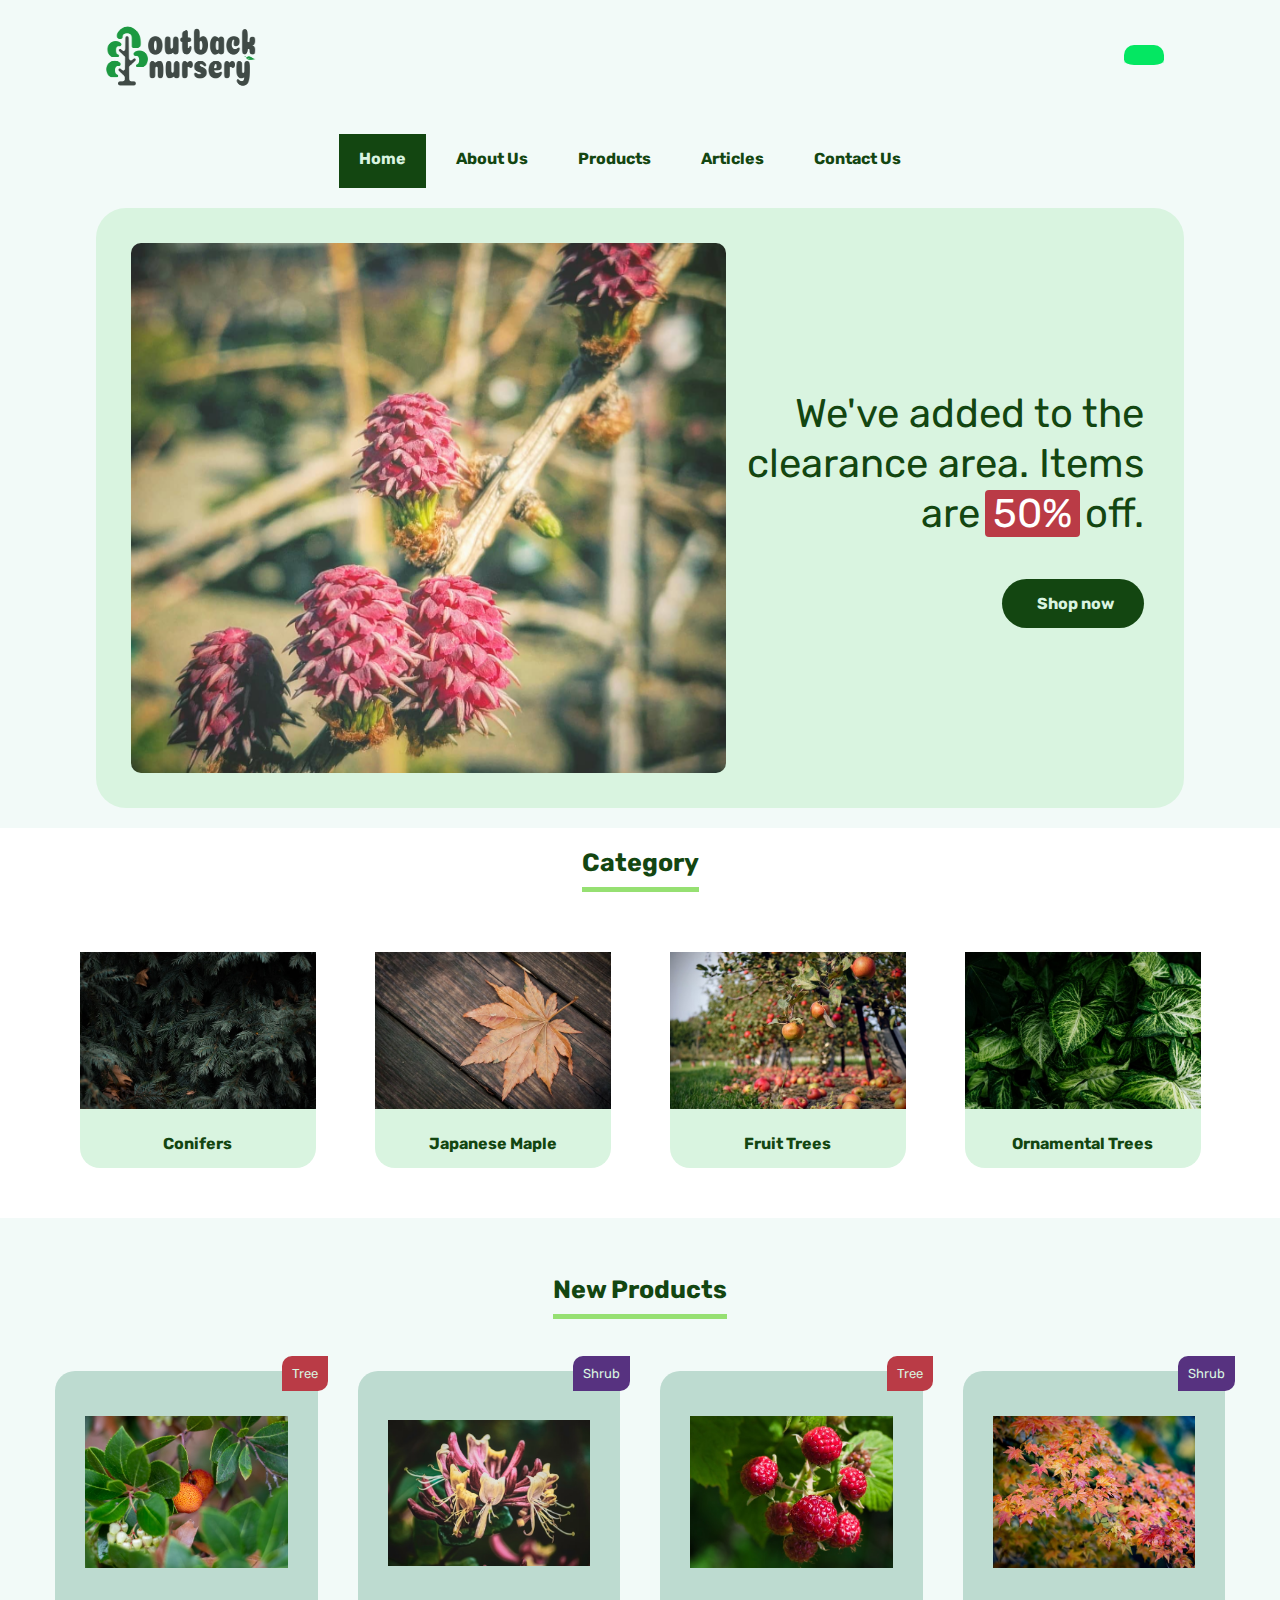
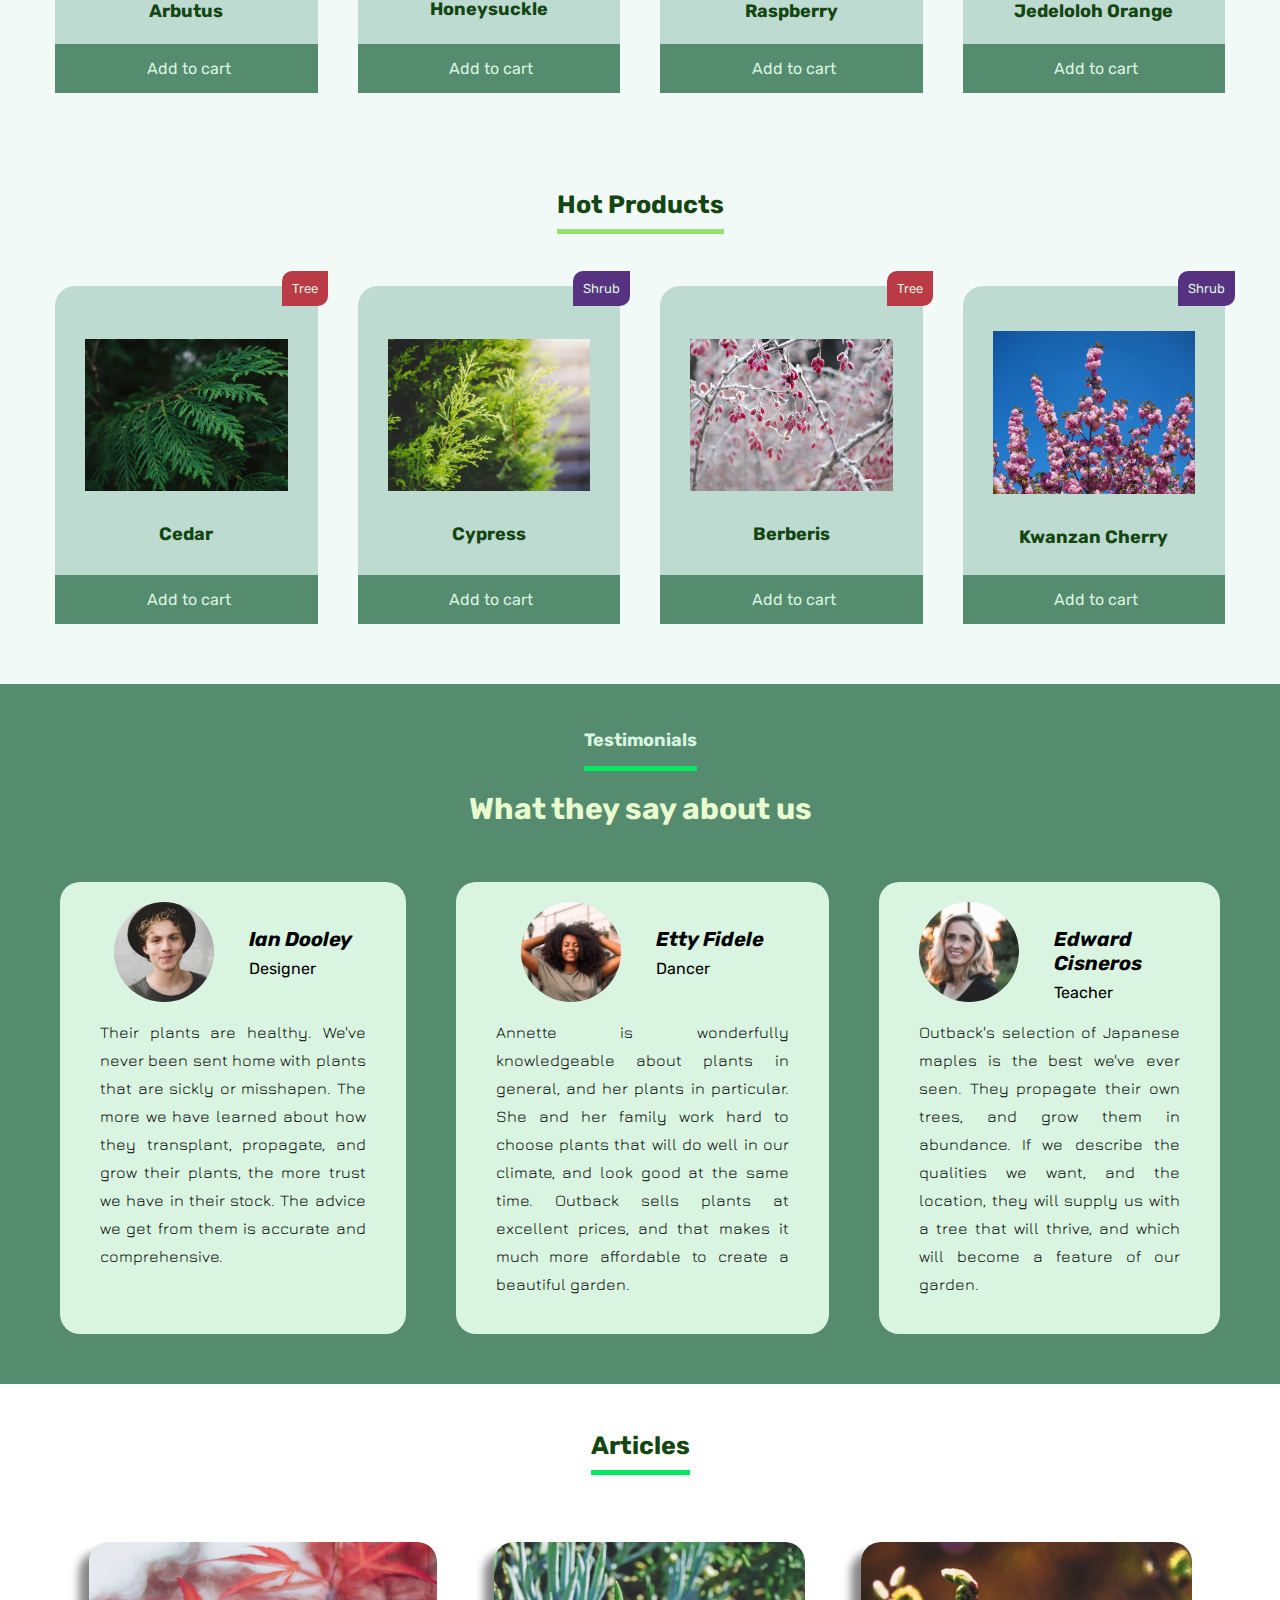
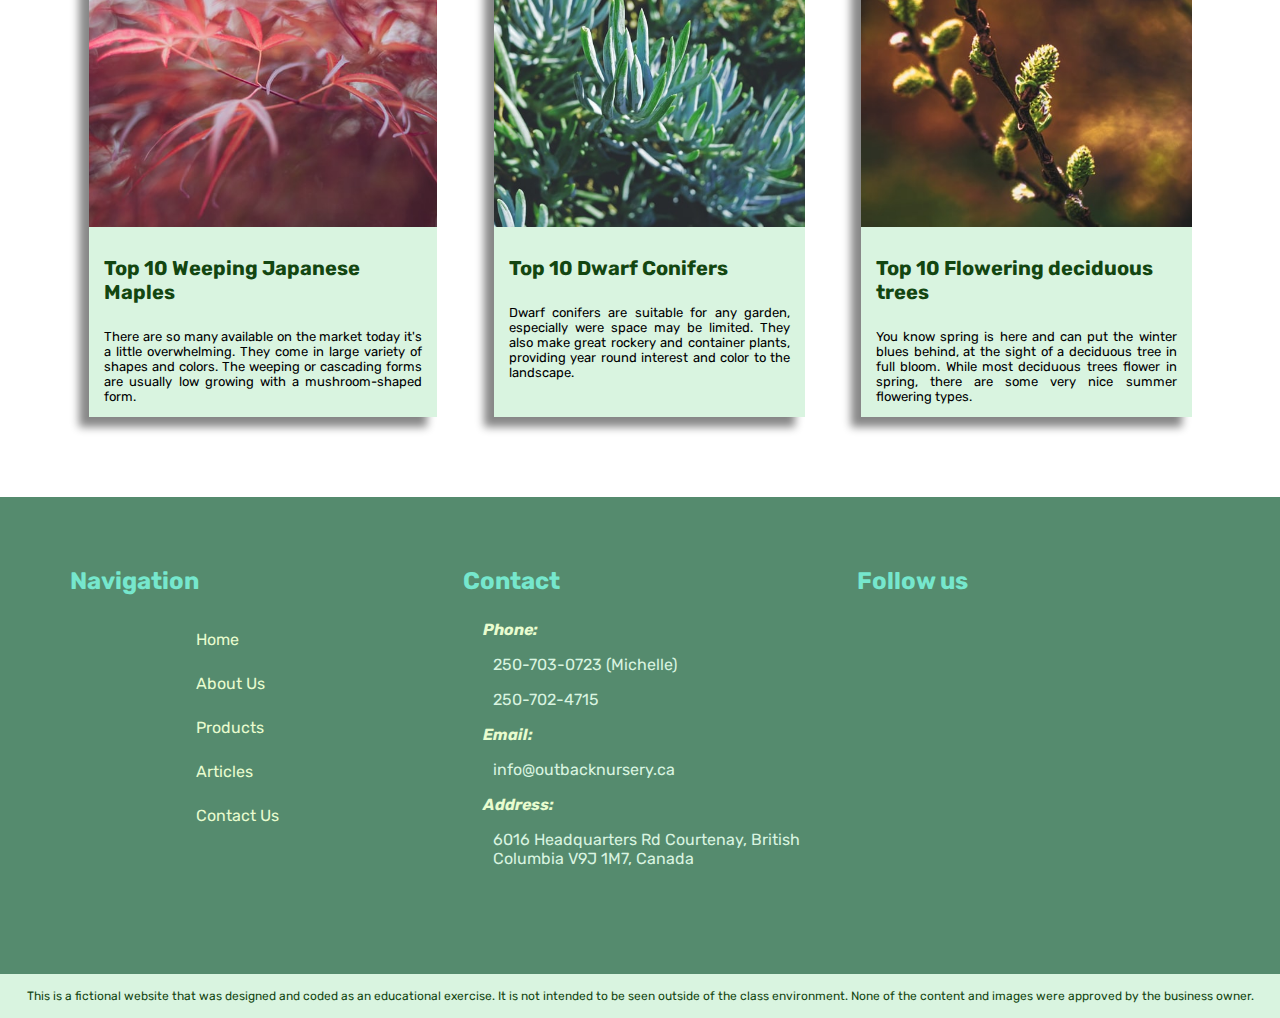
==== commit 4b4cfdd3: "Add responsive for Home page and drop-down navigation" ====
--- a/index.html
+++ b/index.html
@@ -29,43 +29,33 @@
           <img src="images/logo.png" alt="Outback Nursery's logo" />
         </a>
       </div>
-
-      <nav>
-        <ul>
-          <li class="menu-item">
-            <a class="menu-link active" href="index.html">Home</a>
-          </li>
-          <li class="menu-item">
-            <a class="menu-link" href="about-us.html">About Us</a>
-          </li>
-          <li class="menu-item">
-            <a class="menu-link" href="products.html">Products</a>
-          </li>
-          <li class="menu-item">
-            <a class="menu-link" href="articles.html">Articles</a>
-          </li>
-          <li class="menu-item">
-            <a class="menu-link" href="contact-us.html">Contact Us</a>
-          </li>
-        </ul>
-      </nav>
-
-      <div class="header-auth">
-        <ul>
-          <li>
-            <a href="#">Login</a>
-          </li>
-          <li>
-            <a href="#">Register</a>
-          </li>
-        </ul>
-      </div>
-
       <div class="cart-container">
-        <a id="cart" href="#"><i class="fas fa-shopping-cart"></i></a>
-        <a class="toggle" onclick="showNav()"><i class="fa fa-bars"></i></a>
+          <a class="menu-link" id="cart" href="#"><i class="fas fa-shopping-cart"></i></a>
       </div>
     </header>
+
+    <nav>
+      <a class="toggle" onclick="showNav()"><i class="fa fa-bars"></i> Menu</a>
+      <ul id="nav-items">
+        <li class="menu-item">
+          <a class="menu-link active" href="index.html">Home</a>
+        </li>
+        <li class="menu-item">
+          <a class="menu-link" href="about-us.html">About Us</a>
+        </li>
+        <li class="menu-item">
+          <a class="menu-link" href="products.html">Products</a>
+        </li>
+        <li class="menu-item">
+          <a class="menu-link" href="articles.html">Articles</a>
+        </li>
+        <li class="menu-item">
+          <a class="menu-link" href="contact-us.html">Contact Us</a>
+        </li>
+        <li class="menu-item">
+        </li>
+      </ul>
+    </nav>
 
     <main>
       <!-- PROMOTION -->
@@ -207,7 +197,7 @@
       <!-- Testimonials -->
       <section class="testimonial">
         <h1>Testimonials</h1>
-        <p>What they say about us</p>
+        <h2>What they say about us</h2>
         <div class="testimonial-content">
           <div class="testimonial-item">
             <div class="testimonial-author">
@@ -327,7 +317,7 @@
             <li>
               <a href="contact-us.html">Contact Us</a>
             </li>
-            <li>
+            <!-- <li>
               <a href="#">Login</a>
             </li>
             <li>
@@ -335,7 +325,7 @@
             </li>
             <li>
               <a href="#">Forgot password</a>
-            </li>
+            </li> -->
           </ul>
         </div>
         <div class="contact">
@@ -376,5 +366,12 @@
         were approved by the business owner.
       </p>
     </footer>
+
+    <script>
+      function showNav() {
+        var element = document.getElementById("nav-items")
+        element.classList.toggle("show-items")
+      }
+    </script>
   </body>
 </html>
--- a/css/global.css
+++ b/css/global.css
@@ -2,10 +2,9 @@
   1. Global styles
   2. Header
   3. Nav
-  4. Header-auth
-  5. Main
-  6. Footer
-  7. Responsive
+  4. Main
+  5. Footer
+  6. Responsive
 */
 
 /* 
@@ -64,6 +63,8 @@
   display: flex;
   flex-direction: column;
   justify-content: center;
+  padding: 20px;
+  margin-bottom: 20px;
 }
 
 nav ul {
@@ -95,50 +96,24 @@
   border-bottom: 5px solid var(--green);
 }
 
-.menu-label,
 .toggle {
   display: none;
-}
-
-/* 
- === HEADER AUTH ===
- */
-.header-auth ul {
-  height: 100%;
-  display: flex;
-  flex-direction: row;
-  justify-content: center;
-  align-items: center;
-}
-
-.header-auth ul li {
-  margin-left: 10px;
-}
-
-.header-auth ul li a {
-  text-decoration: none;
-  display: inline-block;
-  background-color: var(--dark-green);
-  padding: 10px 15px;
-  border-radius: 20px;
-  font-size: 14px;
-  color: var(--nyanza);
-  border: 1px solid var(--dark-green);
-}
-
-.header-auth ul li a:hover {
-  background-color: var(--nyanza);
+  text-align: center;
+  padding: 10px;
   color: var(--dark-green);
-  border: 1px solid var(--dark-green);
-  transition: 0.3s ease-in-out;
+  font-weight: bold;
 }
 
 .cart-container {
-  margin: 0 10px 0 40px;
+  margin: 0 10px;
   display: flex;
   flex-direction: column;
   align-items: flex-end;
   justify-content: center;
+}
+
+.header-auth ul li a:last-of-type {
+  margin-left: auto;
 }
 
 #cart {
@@ -152,6 +127,7 @@
 #cart:hover {
   background-color: var(--viridian-green);
   color: var(--extra-light-green);
+  border: none;
 }
 
 /* 
@@ -193,8 +169,10 @@
 
 .navigation ul {
   display: flex;
-  flex-direction: row;
-  flex-wrap: wrap;
+  flex-direction: column;
+  gap: 5px;
+  justify-content: center;
+  align-items: center;
 }
 
 .navigation ul li {
@@ -219,7 +197,6 @@
 
 .contact ul li p:first-child {
   color: var(--nyanza);
-  margin: 0 20px 0 0;
   font-weight: bold;
   font-style: italic;
 }
@@ -230,6 +207,10 @@
 
 .contact ul li p i {
   margin-right: 5px;
+}
+
+.facebook-page iframe {
+  width: 100%;
 }
 
 .disclaimer {
@@ -256,10 +237,24 @@
 }
 
 /* Large devices (laptops/desktops, 992px and down) */
-@media only screen and (max-width: 992px) {
+@media only screen and (min-width: 992px) and (max-width: 1199px) {
+  header {
+    justify-content: space-around;
+  }
+
+  .logo a img {
+    width: 120px;
+    height: 70px;
+  }
+
   .menu-link {
     padding: 10px;
     font-size: 14px;
+  }
+
+  #cart {
+    padding: 8px;
+    font-size: 13px;
   }
 
   .footer-content {
@@ -279,7 +274,7 @@
   }
 
   .facebook-page iframe {
-    width: 280px;
+    height: 260px;
   }
 
   .disclaimer {
@@ -288,7 +283,45 @@
 }
 
 /* Medium devices (landscape tablets, 768px and down) */
-@media only screen and (max-width: 768px) {
+@media only screen and (min-width: 768px) and (max-width: 991px) {
+  header {
+    justify-content: space-between;
+    padding: 10px 20px;
+  }
+
+  /* Responsive navigation */
+  nav {
+    margin-bottom: 10px;
+    padding: 0;
+  }
+
+  nav ul {
+    display: none;
+  }
+
+  .toggle {
+    display: block;
+  }
+
+  .show-items {
+    display: block;
+    border-bottom: 1px solid var(--viridian-green);
+  }
+
+  .show-items li {
+    margin: 15px;
+  }
+
+  .show-items li .menu-link {
+    display: block;
+  }
+  /* End responsive navigation */
+
+  .logo a img {
+    width: 100px;
+    height: 65px;
+  }
+
   .cart-container {
     margin: 0;
   }
@@ -296,16 +329,12 @@
   .menu-link,
   .header-auth ul li a,
   #cart {
-    padding: 8px;
+    padding: 10px;
     font-size: 10px;
   }
 
-  .testimonial-content {
-    flex-wrap: wrap;
-  }
-
   .facebook-page iframe {
-    width: 200px;
+    height: 200px;
   }
 
   .footer-content {
@@ -319,12 +348,95 @@
     font-size: 13px;
   }
 
+  .contact ul li {
+    margin: 0;
+  }
+
   .navigation ul li a,
   .contact ul li p {
     font-size: 10px;
+    padding: 6px;
+    margin: 0;
   }
 
   .disclaimer {
     font-size: 10px;
   }
 }
+
+/* Small devices (portrait tablets and large phones, 767px and down) */
+@media only screen and (max-width: 767px) {
+  header {
+    justify-content: space-between;
+    padding: 5px 10px;
+  }
+
+  .logo a img {
+    width: 80px;
+    height: 50px;
+  }
+
+  /* Responsive navigation */
+  nav {
+    margin-bottom: 8px;
+    padding: 0;
+  }
+
+  nav ul {
+    display: none;
+  }
+
+  .toggle {
+    display: block;
+  }
+
+  .show-items {
+    display: block;
+    border-bottom: 1px solid var(--viridian-green);
+  }
+
+  .show-items li {
+    margin: 15px;
+  }
+
+  .show-items li .menu-link {
+    display: block;
+  }
+  /* End responsive navigation */
+
+  .menu-link,
+  #cart {
+    padding: 8px;
+    font-size: 8px;
+  }
+
+  .facebook-page iframe {
+    height: 160px;
+  }
+
+  .footer-content {
+    margin: 0;
+    padding: 5px;
+  }
+
+  .navigation h2,
+  .contact h2,
+  .facebook-page h2 {
+    font-size: 10px;
+  }
+
+  .contact ul li {
+    margin: 0;
+  }
+
+  .navigation ul li a,
+  .contact ul li p {
+    font-size: 8px;
+    padding: 5px;
+    margin: 0;
+  }
+
+  .disclaimer {
+    font-size: 6px;
+  }
+}
--- a/css/index.css
+++ b/css/index.css
@@ -4,6 +4,7 @@
   3. Product
   4. Testimonial
   5. Article
+  6. Responsive
 */
 
 /* 
@@ -263,7 +264,7 @@
   border-bottom: 5px solid var(--green);
 }
 
-.testimonial > p {
+.testimonial h2 {
   font-size: 30px;
   margin: 10px;
   color: var(--nyanza);
@@ -401,38 +402,113 @@
 */
 
 /* Large devices (laptops/desktops, 992px and down) */
-@media only screen and (max-width: 992px) {
+@media only screen and (min-width: 992px) and (max-width: 1199px) {
+  .promotion {
+    height: 500px;
+  }
+
+  .promotion-content p {
+    font-size: 30px;
+  }
+
+  #shop-now-btn {
+    font-size: 15px;
+  }
+
+  .product-item {
+    padding: 25px 15px 15px 20px;
+  }
+
+  .product-content {
+    height: 50%;
+    padding: 0;
+  }
+
+  .product-content p {
+    font-size: 13px;
+  }
+
+  .product-item a {
+    font-size: 12px;
+    padding: 10px;
+    bottom: -22px;
+  }
+
+  .testimonial-item p {
+    font-size: 12px;
+    line-height: 17px;
+  }
+
+  .testimonial-avatar {
+    width: 80px;
+    height: 80px;
+  }
+
+  .testimonial-info {
+    margin: 20px 0 0 20px;
+  }
+
+  .testimonial-name {
+    font-size: 15px;
+  }
+
+  .testimonial-job {
+    font-size: 14px;
+    margin-top: 5px;
+  }
+
+  .article-list {
+    margin: 10px;
+  }
+
+  .article-list ul {
+    padding: 10px
+  }
+
+  .article-item a{
+    height: 400px;
+  }
+
   .article-item h2 {
     font-size: 15px;
   }
 
   .article-item p {
-    font-size: 12px;
-  }
-
-  .testimonial-item p {
-    font-size: 12px;
-    line-height: 18px;
-  }
-  .article-list{
-    margin: 10px;
-  }
-
-  .article-list ul {
-    padding: 10px;
-    gap: 25px;
-  }
-
-  .article-item a{
-    width: 100%;
+    font-size: 13px;
   }
 }
 
 /* Medium devices (landscape tablets, 768px and down) */
-@media only screen and (max-width: 768px) {
-  header {
-    padding: 15px;
-  }
+@media only screen and (min-width: 768px) and (max-width: 991px) {
+  .promotion {
+    height: 350px;
+  }
+
+  .promotion-content p {
+    font-size: 20px;
+    line-height: 30px;
+  }
+
+  #shop-now-btn {
+    font-size: 10px;
+    padding: 10px 15px;
+  }
+  
+  .category h1,
+  .product h1,
+  .article h1  {
+    font-size: 18px;
+    border-bottom: 3px solid var(--light-green);
+  }
+  
+  .category-item p {
+    font-size: 14px;
+  }
+
+  .category ul {
+    padding: 0;
+  }
+
   .testimonial-content {
     flex-wrap: wrap;
   }
@@ -446,21 +522,197 @@
     width: 30%;
   }
 
+  .product-content {
+    height: 50%;
+  }
+  
+  .product-content p {
+    font-size: 13px;
+  }
+
+  .product-item a {
+    font-size: 12px;
+    padding: 10px;
+    bottom: -22px;
+  }
+
+  .testimonial-content {
+    padding: 10px;
+    justify-content: center;
+    gap: 30px;
+  }
+
+  .testimonial-item {
+    width: 70%;
+  }
+
   .testimonial-avatar {
-    width: 80px;
-    height: 80px;
+    width: 60px;
+    height: 60px;
   }
 
   .testimonial-info {
-    margin: 20px;
+    margin: 10px;
   }
 
   .testimonial-name{
     font-size: 14px;
   }
 
+  .testimonial-job {
+    font-size: 12px;
+  }
+
+  .testimonial-item p {
+    font-size: 11px;
+    line-height: 16px;
+  }
+
+  .article-list {
+    margin: 0;
+  }
+
   .article-list ul {
     flex-direction: column;
-    gap: 50px 0;
-  }
-}
+    gap: 40px 0;
+  }
+
+  .article-item a {
+    width: 70%;
+    height: 350px;
+  }
+  
+  .article-item h2 {
+    font-size: 14px;
+  }
+
+  .article-item p {
+    font-size: 12px;
+  }
+}
+
+/* Small devices (portrait tablets and large phones, 767px and down) */
+@media only screen and (max-width: 767px) {
+  .promotion {
+    height: 350px;
+  }
+
+  .promotion-content p {
+    font-size: 15px;
+    line-height: 25px;
+  }
+
+  #shop-now-btn {
+    font-size: 7px;
+    padding: 6px 10px;
+  }
+
+  .category h1,
+  .product h1,
+  .article h1  {
+    font-size: 15px;
+    border-bottom: 2px solid var(--light-green);
+  }
+
+  .category ul {
+    padding: 0;
+  }
+
+  .category-item p {
+    font-size: 10px;
+  }
+  
+   .testimonial-content {
+    flex-wrap: wrap;
+  }
+
+  .product ul {
+    flex-wrap: wrap;
+    gap: 100px 50px;
+  }
+  
+  .product-item {
+    width: 40%;
+  }
+
+  .product-content {
+    height: 50%;
+  }
+
+  .product-content p {
+    font-size: 10px;
+  }
+
+  .product-item a {
+    font-size: 9px;
+    padding: 10px;
+    bottom: -15px;
+  }
+
+  .product-item span.tree,
+  .product-item span.shrub {
+    font-size: 9px;
+  }
+
+  .testimonial-content {
+    padding: 0;
+    justify-content: center;
+  }
+
+  .testimonial-item {
+    width: 80%;
+  }
+
+  .testimonial h1 {
+    font-size: 10px;
+    border-bottom: 2px solid var(--light-green);
+  }
+
+  .testimonial h2 {
+    font-size: 15px;
+  }
+
+  .testimonial-avatar {
+    width: 50px;
+    height: 50px;
+  }
+
+  .testimonial-info {
+    margin: 10px;
+  }
+
+  .testimonial-name{
+    font-size: 11px;
+  }
+
+  .testimonial-job {
+    font-size: 10px;
+  }
+
+  .testimonial-item p {
+    font-size: 10px;
+    line-height: 14px;
+  }  
+
+  .article-list {
+    margin: 0;
+  }
+
+  .article-list ul {
+    flex-direction: column;
+    gap: 40px 0;
+  }
+
+  .article-item a {
+    width: 85%;
+    height: 280px;
+  }
+  
+  .article-item h2 {
+    font-size: 10px;
+  }
+
+  .article-item p {
+    font-size: 9px;
+  } 
+}
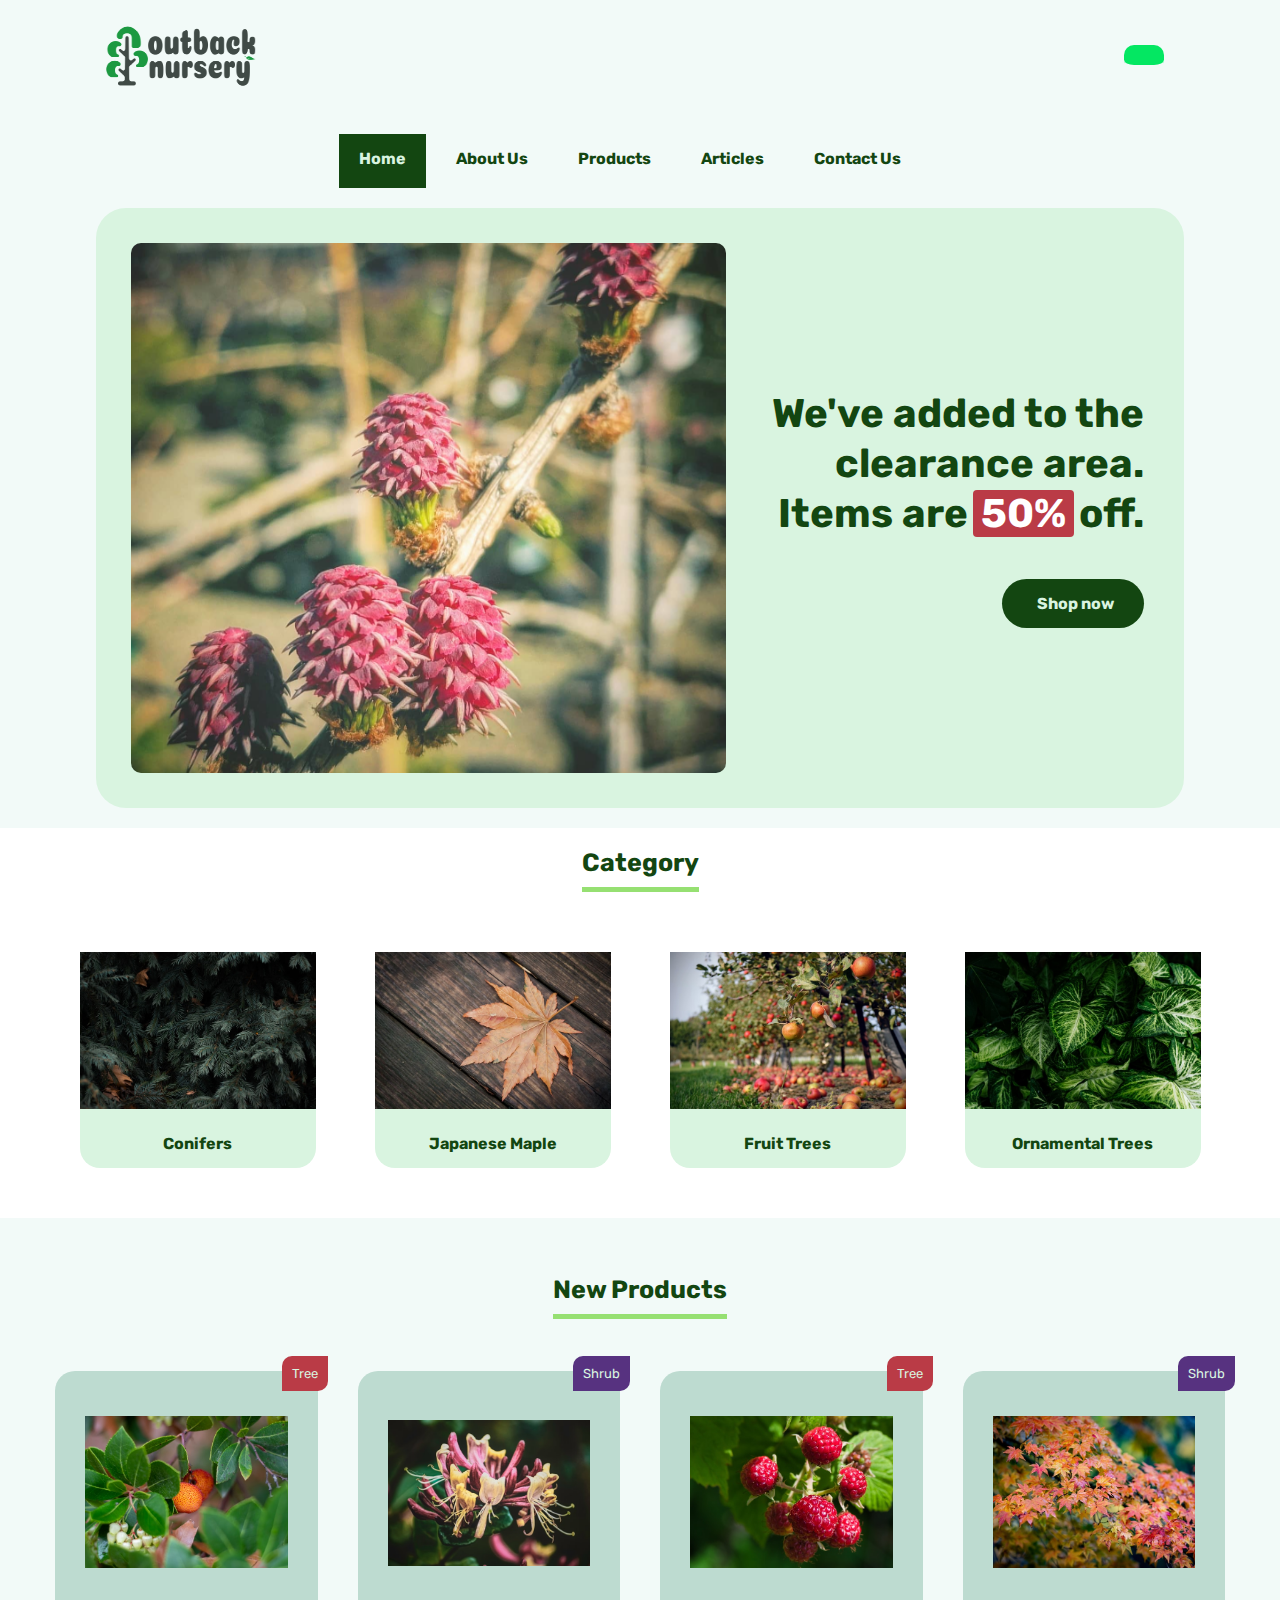
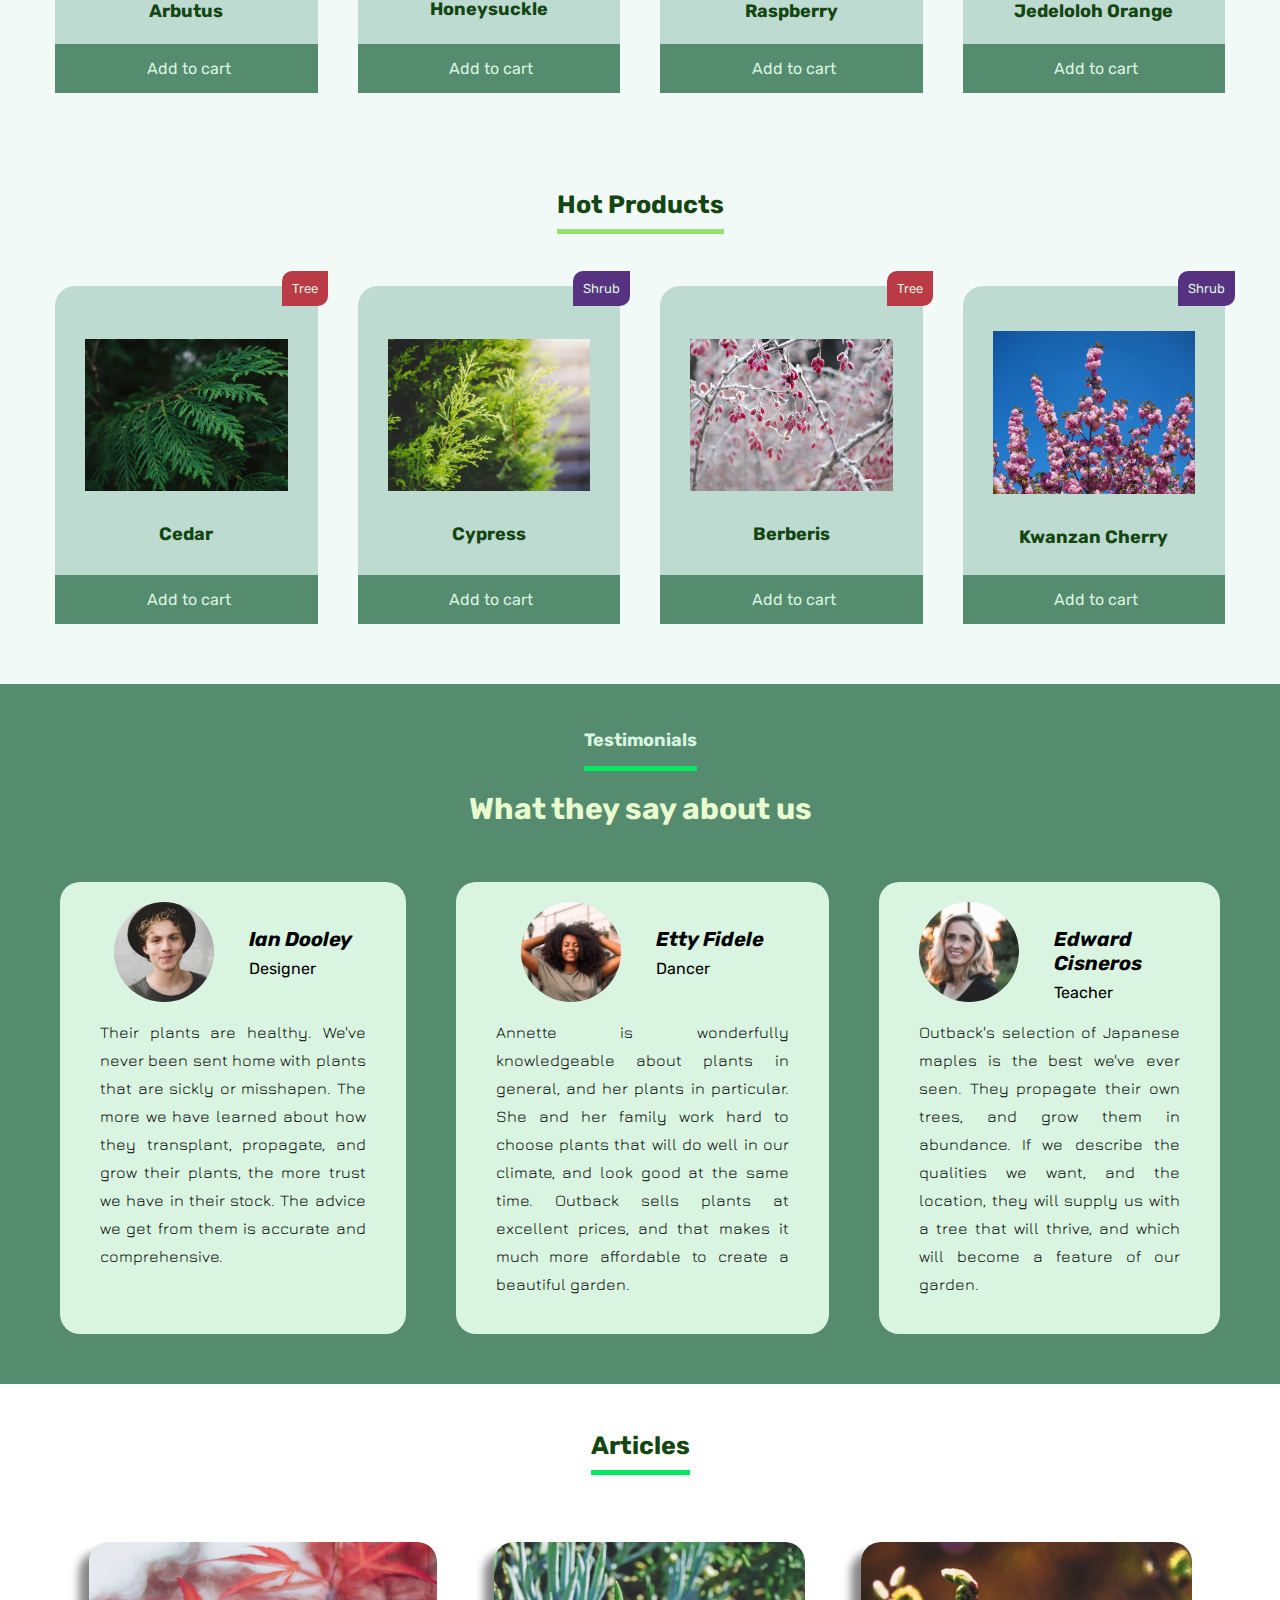
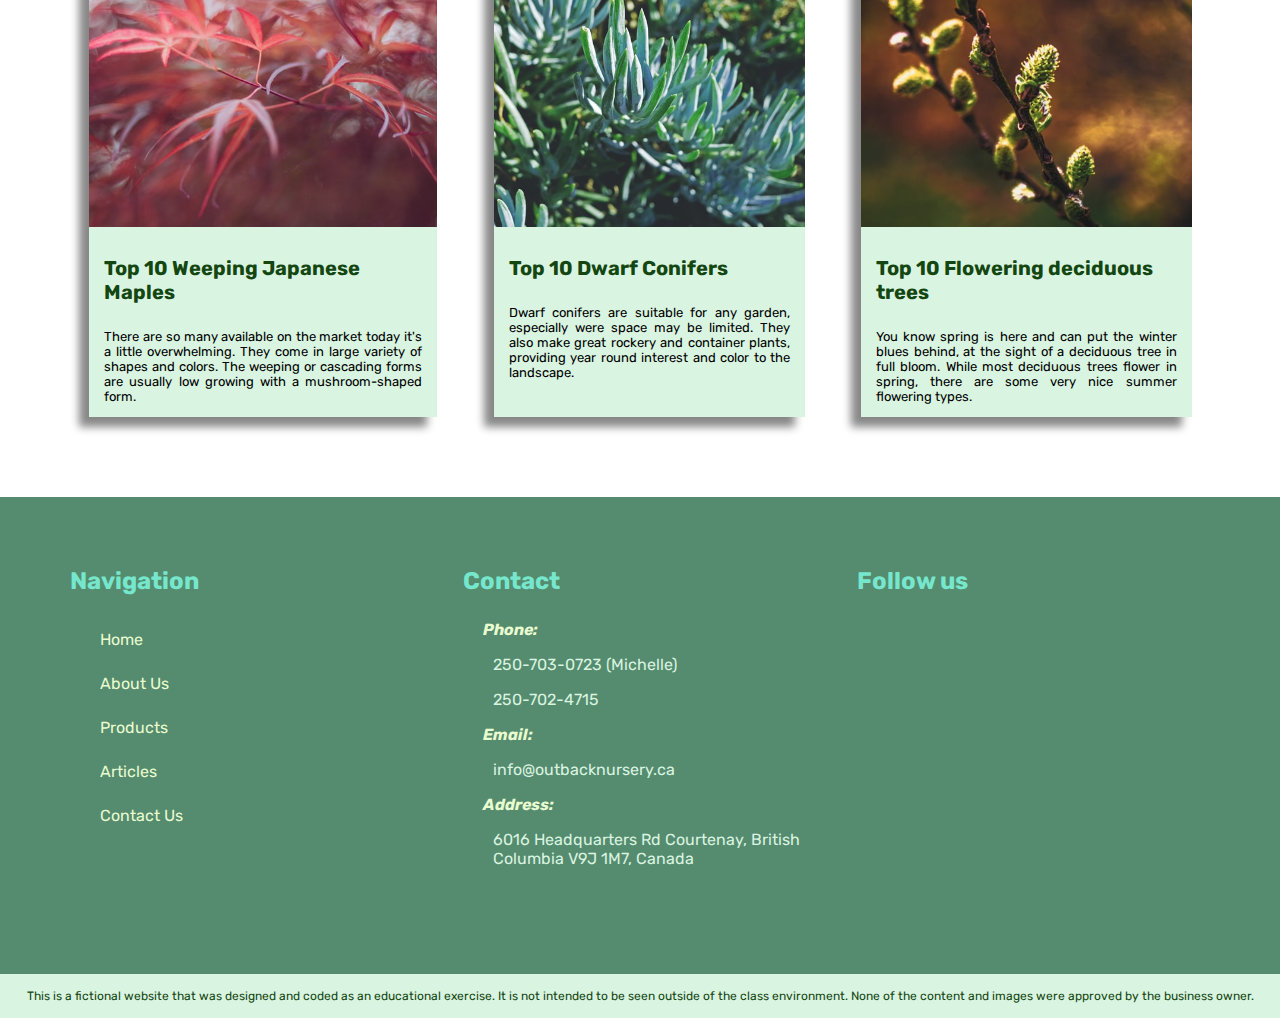
==== commit 31acf62d: "Fix responsive large device and upload check images" ====
--- a/index.html
+++ b/index.html
@@ -64,7 +64,7 @@
           <img src="images/promotion-2.jpg" alt="promotion-image" />
         </div>
         <div class="promotion-content">
-          <p>We've added to the clearance area. Items are<span>50%</span>off.</p>
+          <h1>We've added to the clearance area. Items are<span>50%</span>off.</h1>
           <a id="shop-now-btn" href=""><i class="fas fa-shopping-cart"></i>Shop now</a>
         </div>
       </section>
@@ -353,9 +353,6 @@
             width="340"
             height="300"
             style="border: none; overflow: hidden"
-            scrolling="no"
-            frameborder="0"
-            allowfullscreen="true"
             allow="autoplay; clipboard-write; encrypted-media; picture-in-picture; web-share"
           ></iframe>
         </div>
--- a/css/global.css
+++ b/css/global.css
@@ -172,7 +172,7 @@
   flex-direction: column;
   gap: 5px;
   justify-content: center;
-  align-items: center;
+  padding-left: 10px;
 }
 
 .navigation ul li {
@@ -229,8 +229,7 @@
 /* Extra large devices (large laptops and desktops, 1200px and up) */
 @media only screen and (min-width: 1200px) {
   header,
-  nav,
-  .promotion {
+  nav {
     width: 85%;
     margin: auto;
   }
--- a/css/index.css
+++ b/css/index.css
@@ -41,7 +41,7 @@
   gap: 40px;
 }
 
-.promotion-content p {
+.promotion-content h1 {
   color: var(--dark-green);
   font-size: 40px;
   line-height: 50px;
@@ -49,7 +49,7 @@
   text-align: right;
 }
 
-.promotion-content p span {
+.promotion-content h1 span {
   background-color: var(--raspberry);
   padding: 0 8px;
   margin: 5px;
@@ -401,18 +401,34 @@
   === RESPONSIVE ===
 */
 
+/* Extra large devices (large laptops and desktops, 1200px and up) */
+@media only screen and (min-width: 1200px) {
+  .promotion {
+    width: 85%;
+    margin: auto;
+  }
+}
+
 /* Large devices (laptops/desktops, 992px and down) */
 @media only screen and (min-width: 992px) and (max-width: 1199px) {
   .promotion {
-    height: 500px;
-  }
-
-  .promotion-content p {
-    font-size: 30px;
+    height: 400px;
+  }
+
+  .promotion-content h1 {
+    font-size: 25px;
+  }
+
+  .category h1,
+  .product h1,
+  .article h1  {
+    font-size: 20px;
+    border-bottom: 4px solid var(--light-green);
   }
 
   #shop-now-btn {
-    font-size: 15px;
+    font-size: 13px;
+    padding: 15px 25px;
   }
 
   .product-item {
@@ -434,11 +450,6 @@
     bottom: -22px;
   }
 
-  .testimonial-item p {
-    font-size: 12px;
-    line-height: 17px;
-  }
-
   .testimonial-avatar {
     width: 80px;
     height: 80px;
@@ -449,13 +460,19 @@
   }
 
   .testimonial-name {
-    font-size: 15px;
+    font-size: 13px;
   }
 
   .testimonial-job {
-    font-size: 14px;
+    font-size: 12px;
     margin-top: 5px;
   }
+
+  .testimonial-item p {
+    font-size: 12px;
+    line-height: 15px;
+  }
+
 
   .article-list {
     margin: 10px;
@@ -484,7 +501,7 @@
     height: 350px;
   }
 
-  .promotion-content p {
+  .promotion-content h1 {
     font-size: 20px;
     line-height: 30px;
   }
@@ -597,7 +614,7 @@
     height: 350px;
   }
 
-  .promotion-content p {
+  .promotion-content h1 {
     font-size: 15px;
     line-height: 25px;
   }
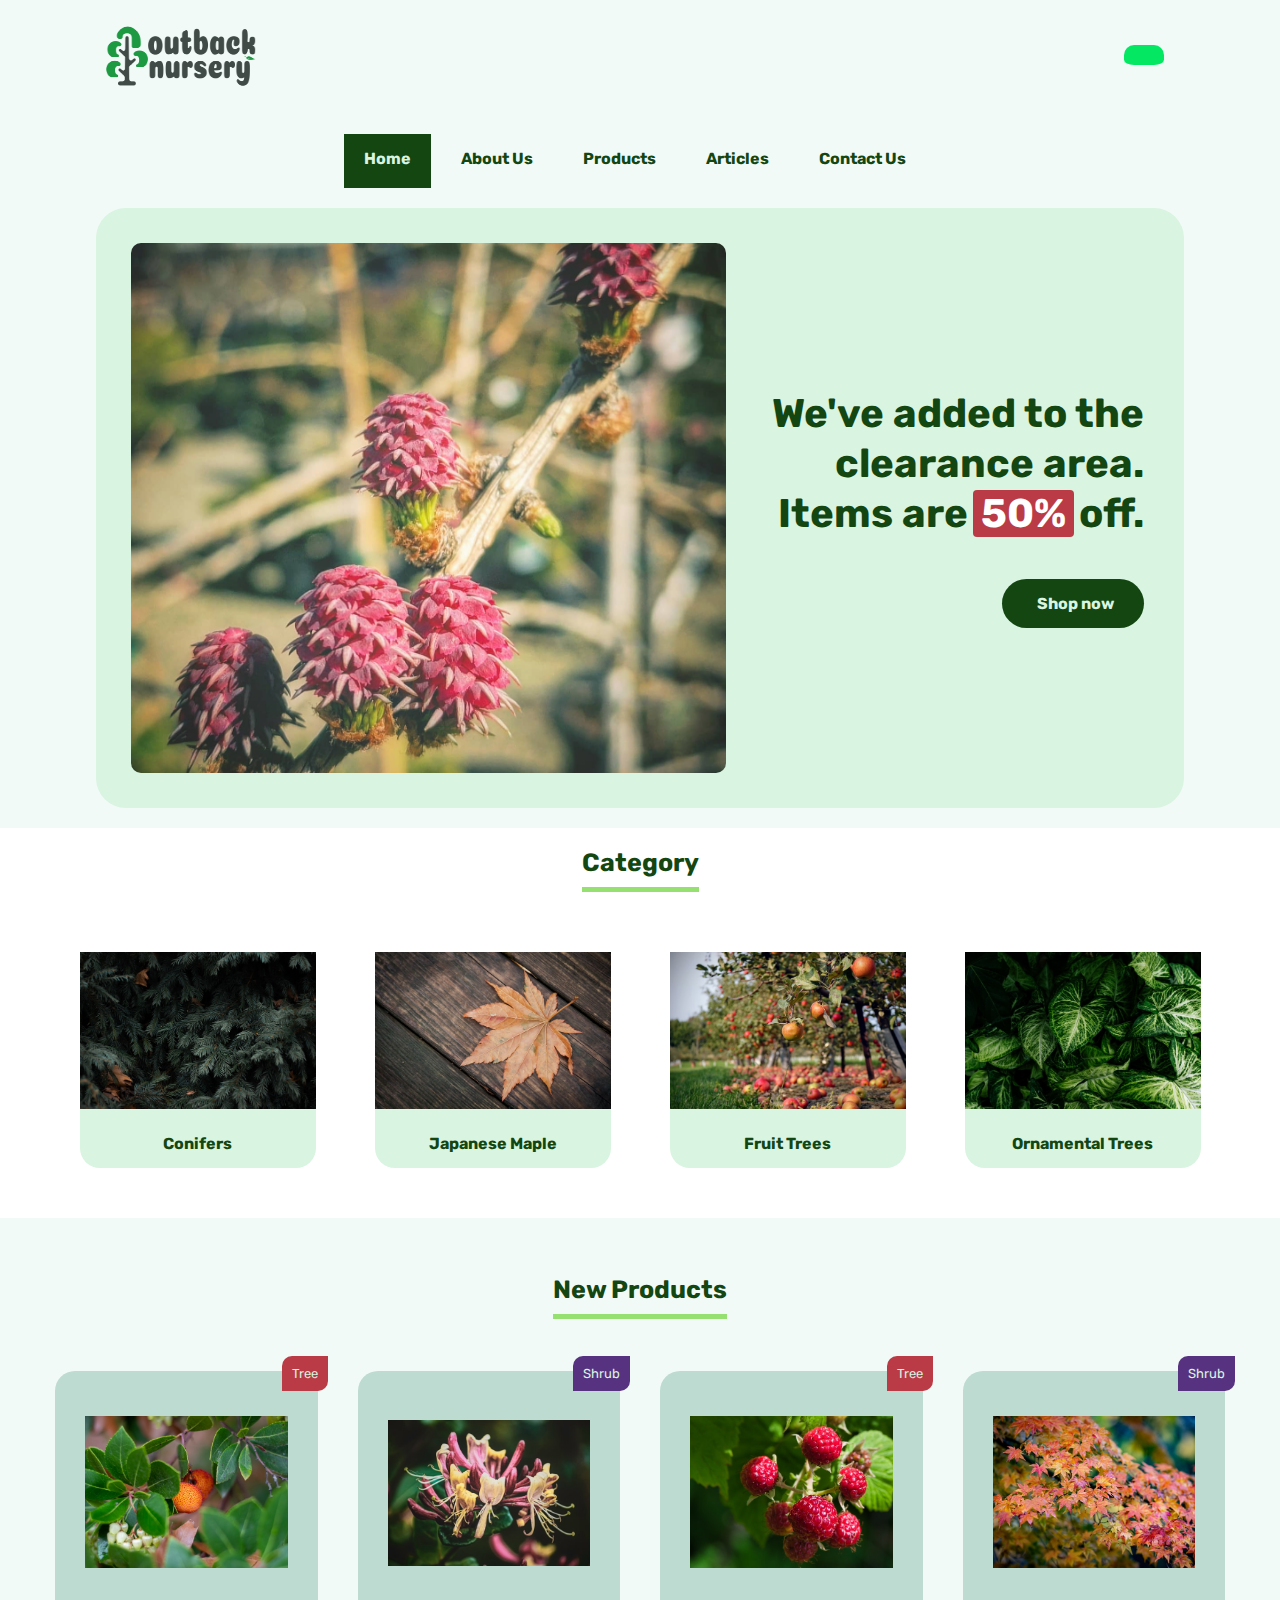
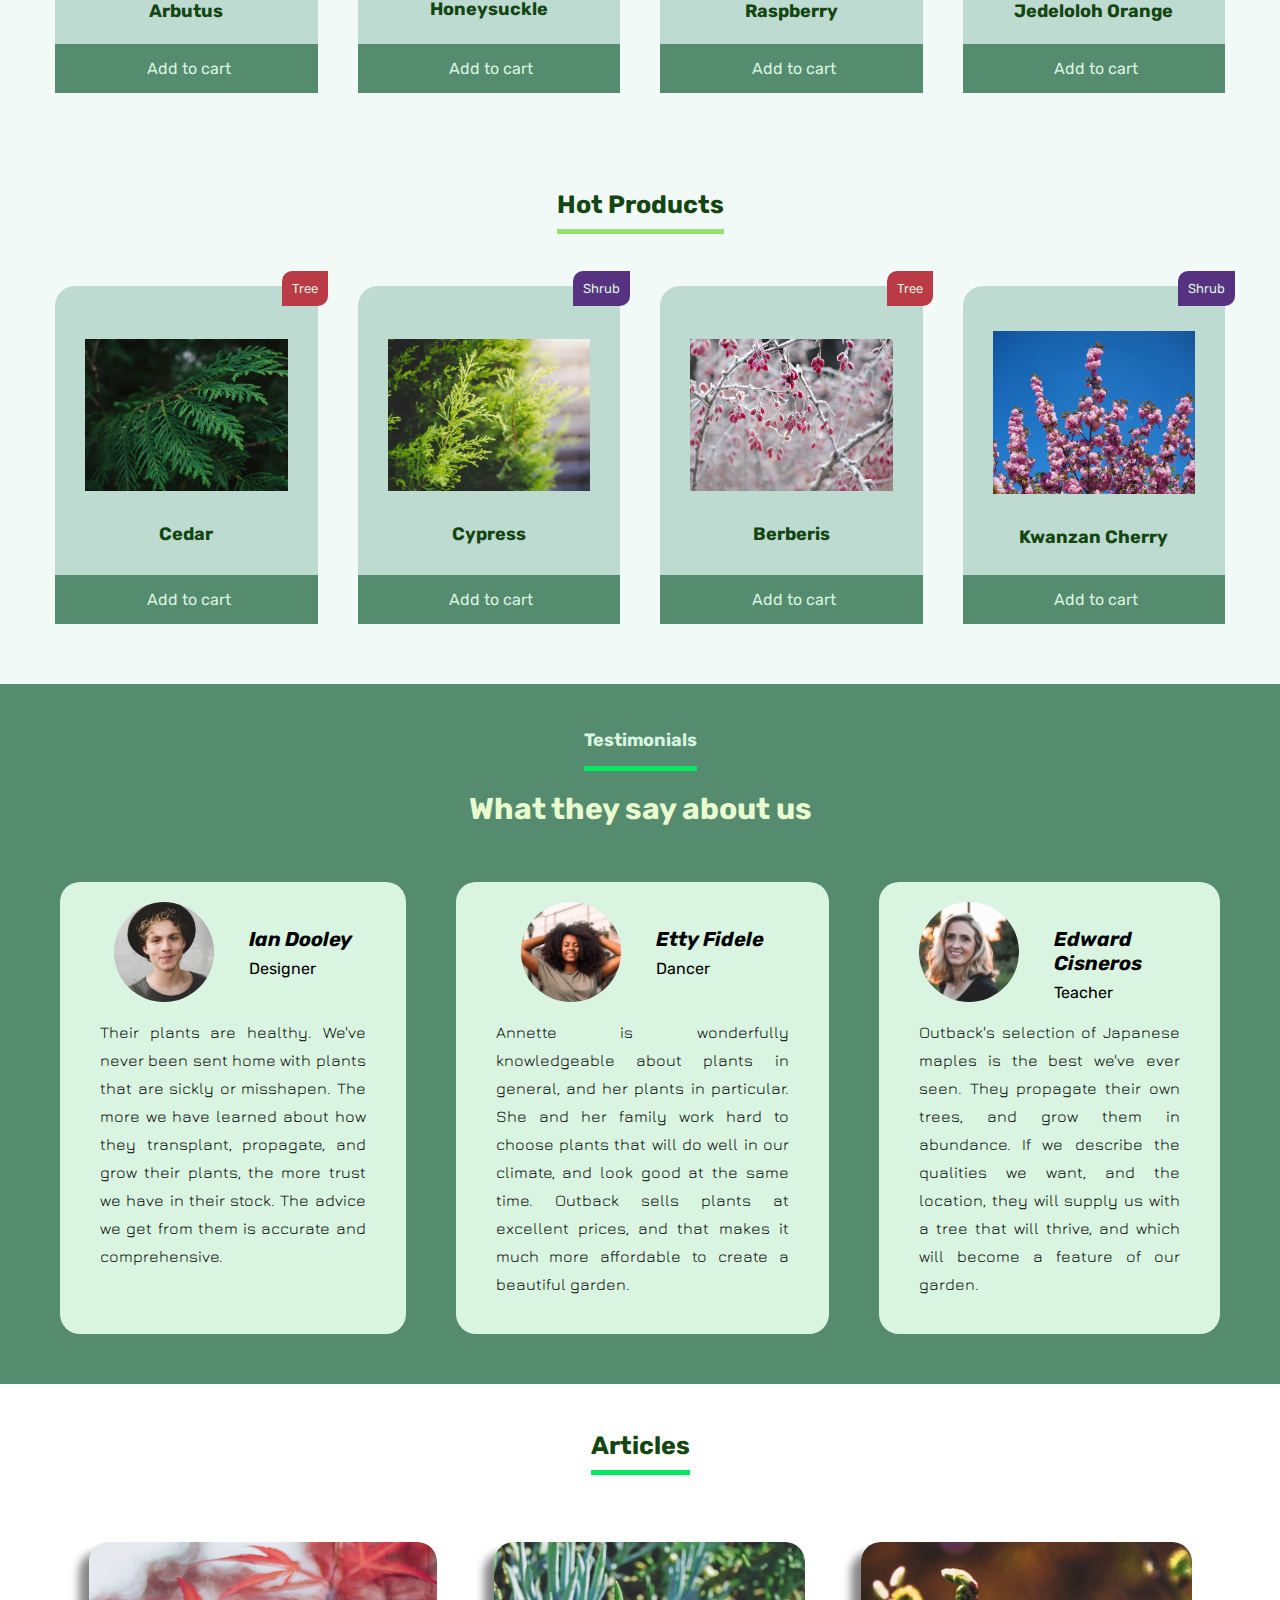
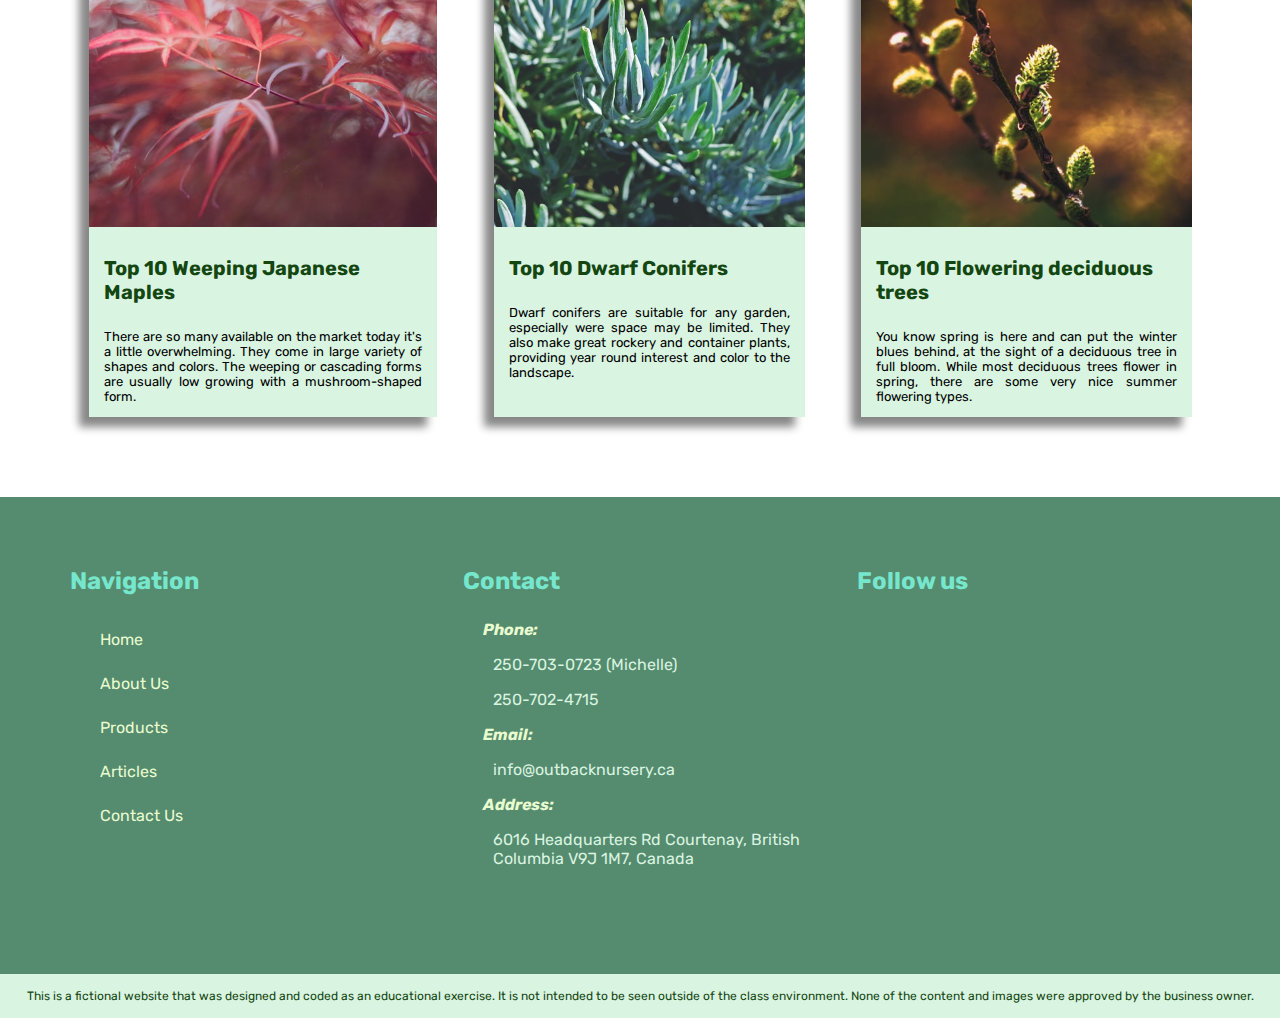
==== commit 77377f22: "Add responsive for Products page" ====
--- a/index.html
+++ b/index.html
@@ -52,8 +52,6 @@
         <li class="menu-item">
           <a class="menu-link" href="contact-us.html">Contact Us</a>
         </li>
-        <li class="menu-item">
-        </li>
       </ul>
     </nav>
 
@@ -317,15 +315,6 @@
             <li>
               <a href="contact-us.html">Contact Us</a>
             </li>
-            <!-- <li>
-              <a href="#">Login</a>
-            </li>
-            <li>
-              <a href="#">Signup</a>
-            </li>
-            <li>
-              <a href="#">Forgot password</a>
-            </li> -->
           </ul>
         </div>
         <div class="contact">
--- a/css/global.css
+++ b/css/global.css
@@ -304,6 +304,7 @@
 
   .show-items {
     display: block;
+    width: 100%;
     border-bottom: 1px solid var(--viridian-green);
   }
 
